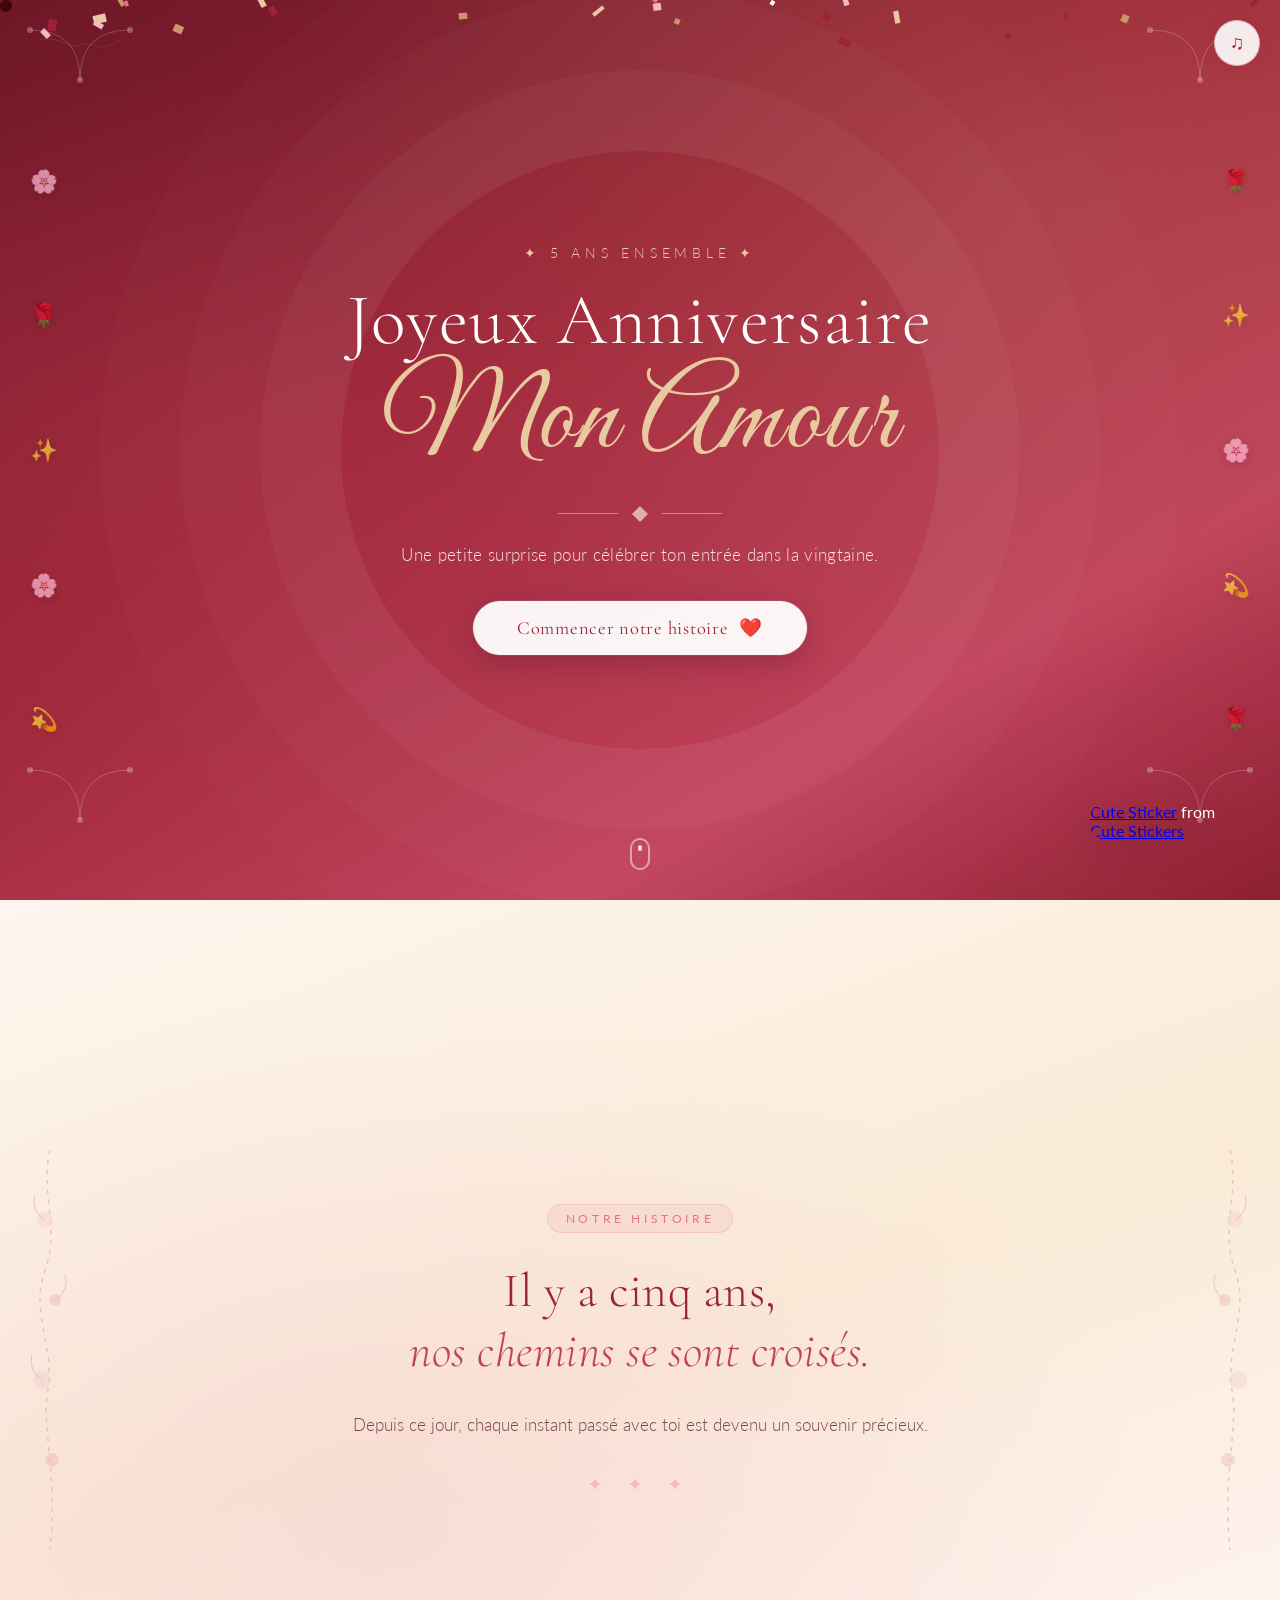
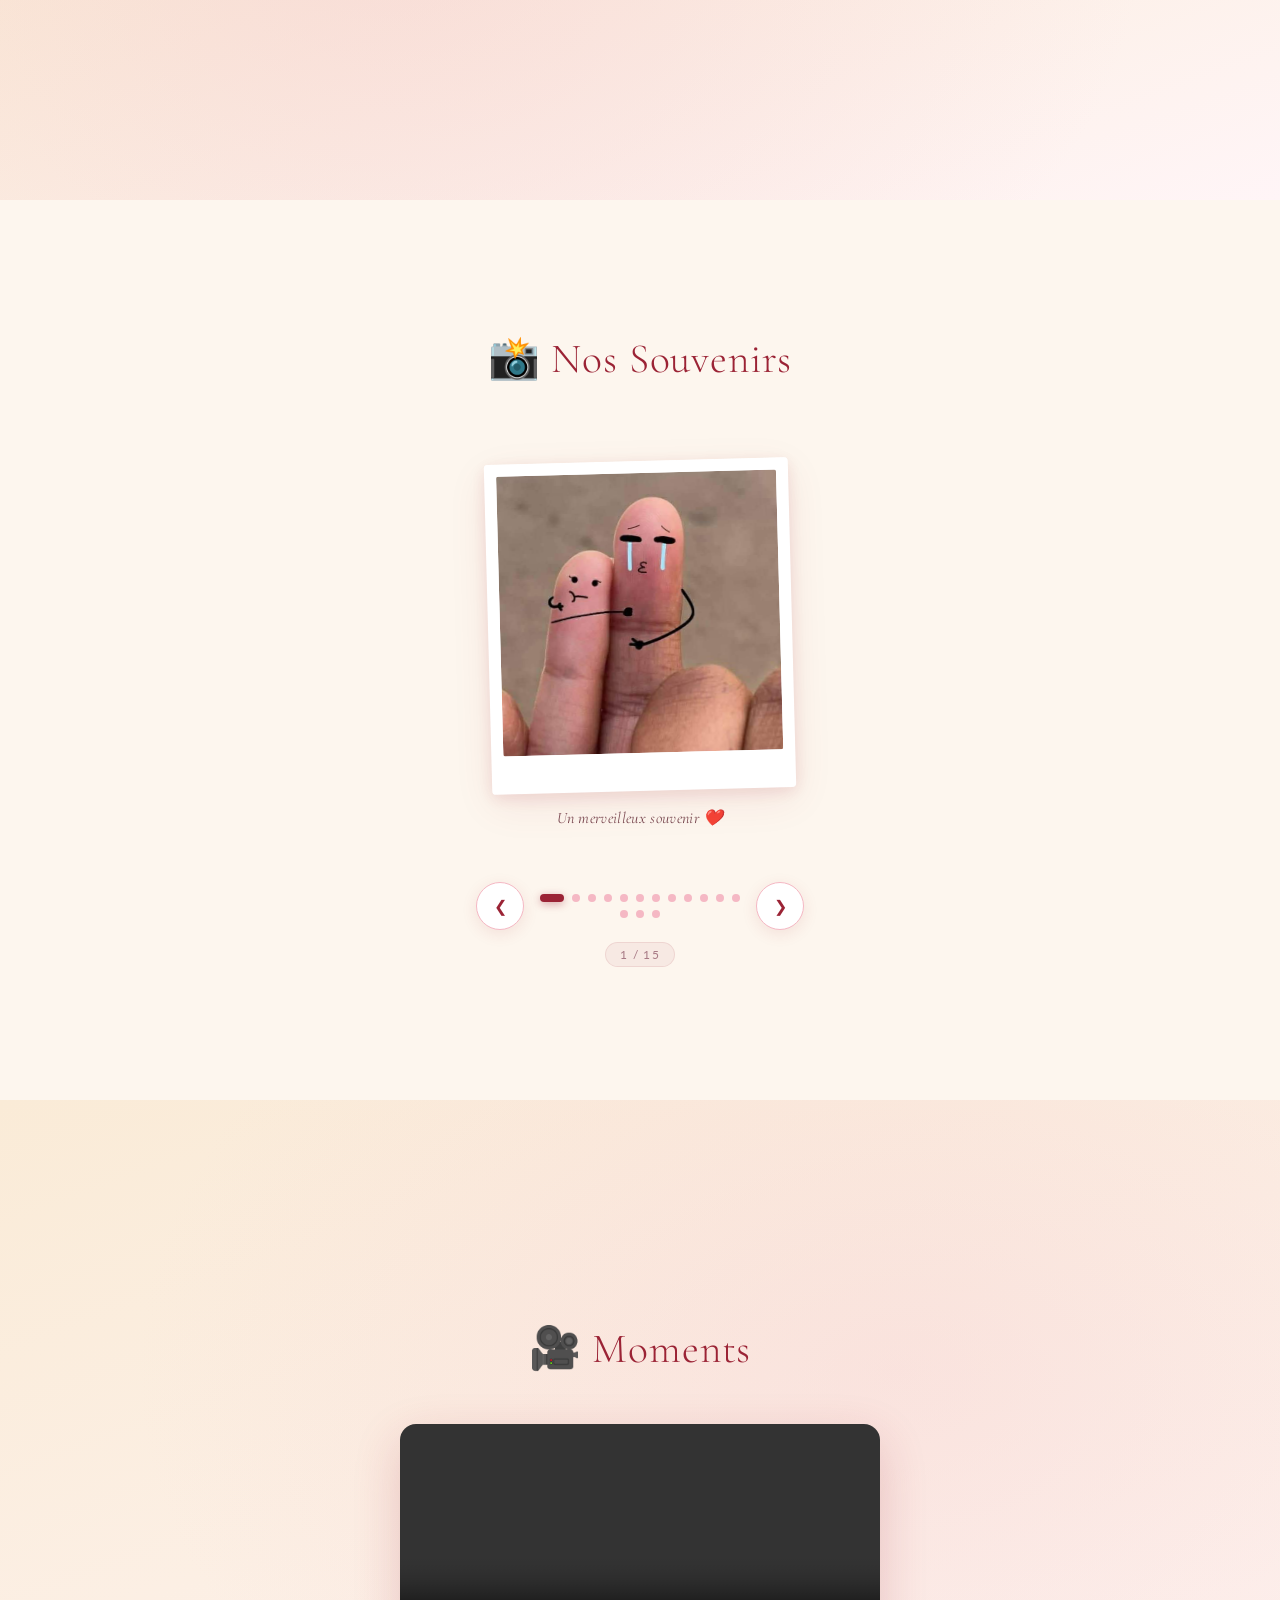
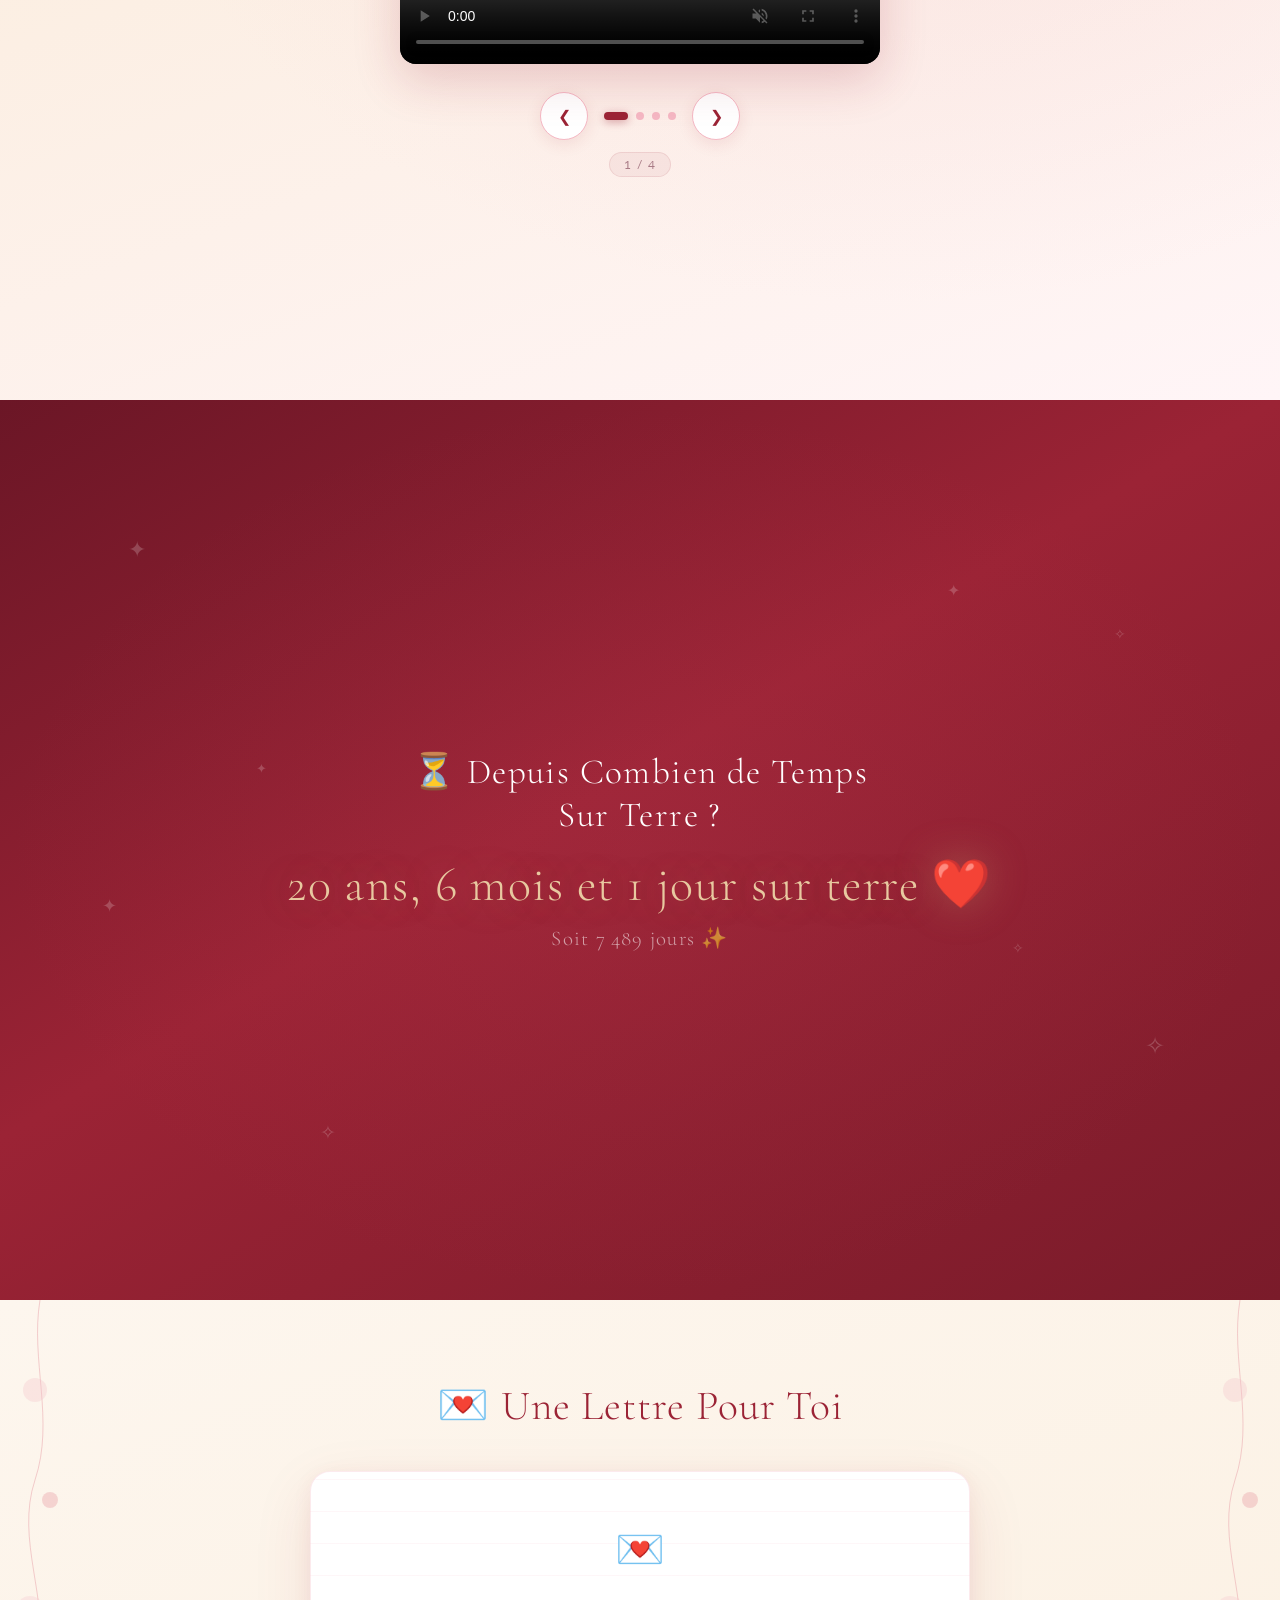
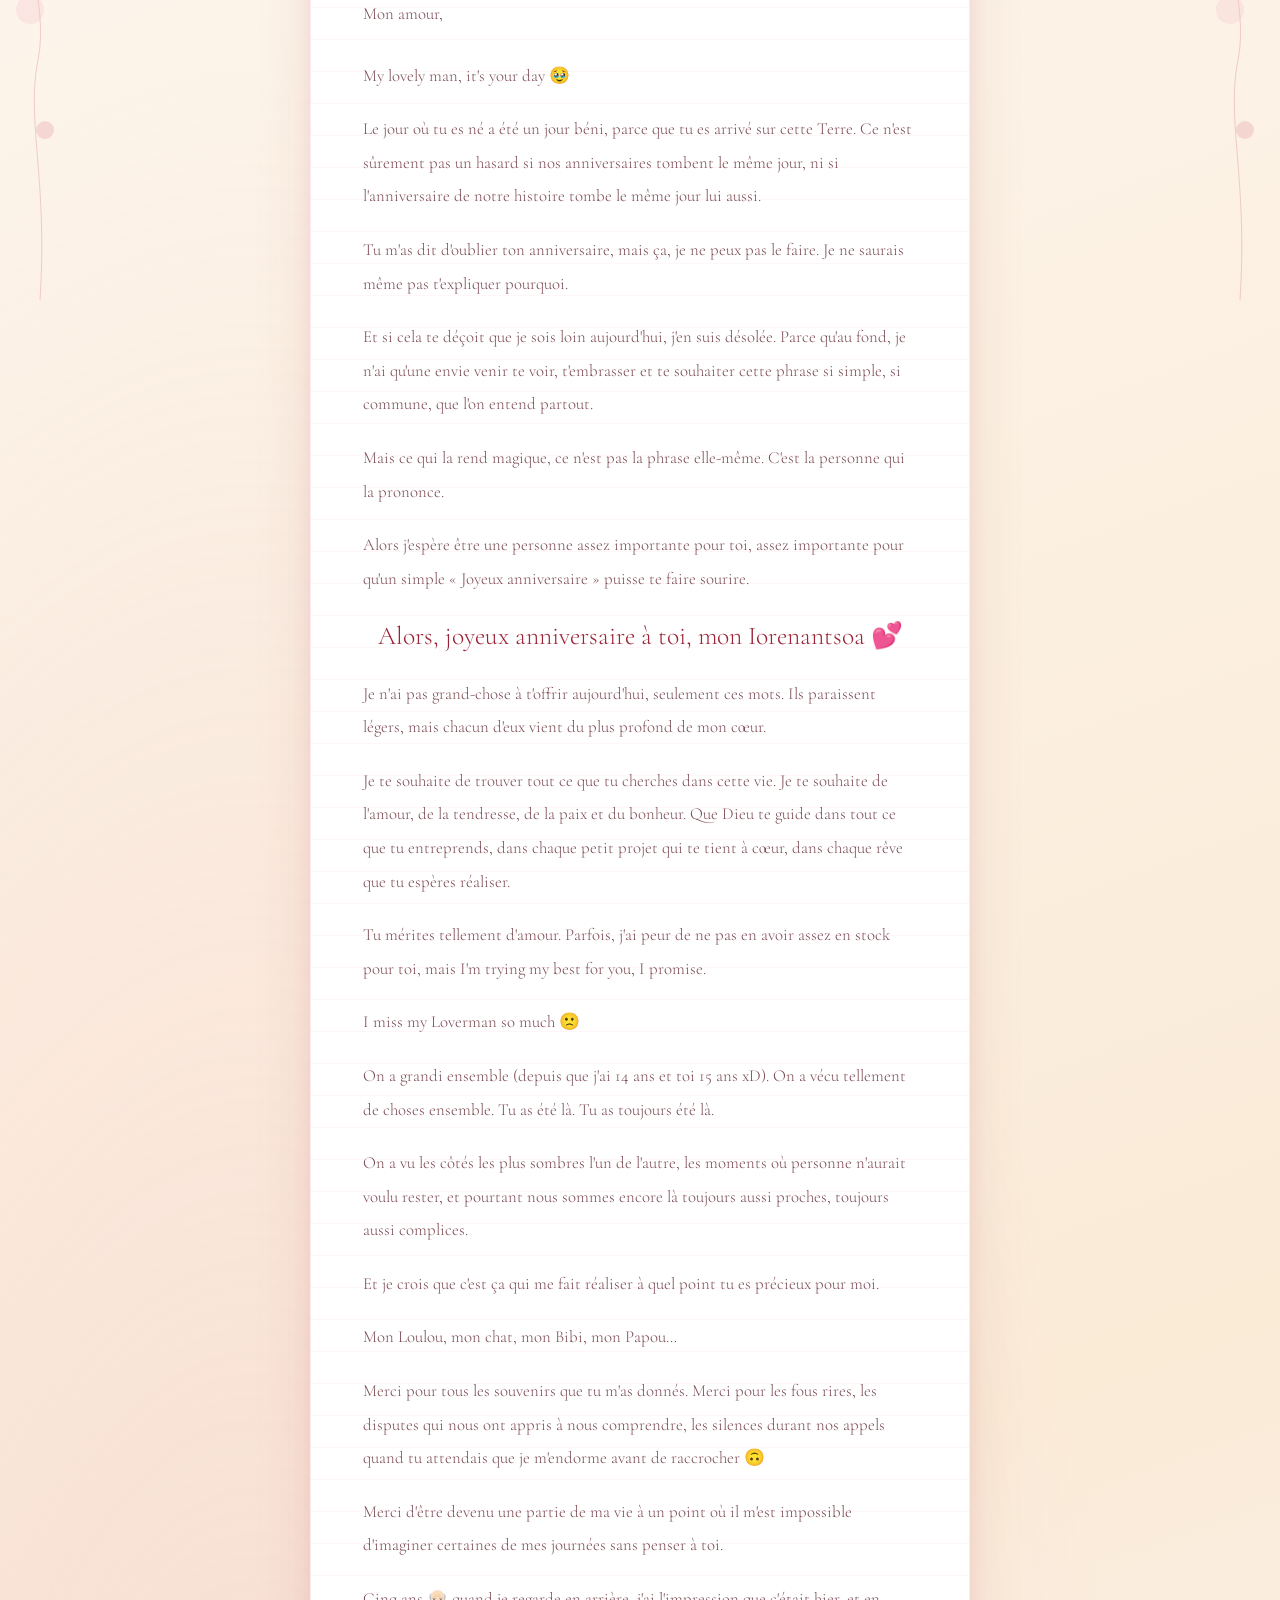
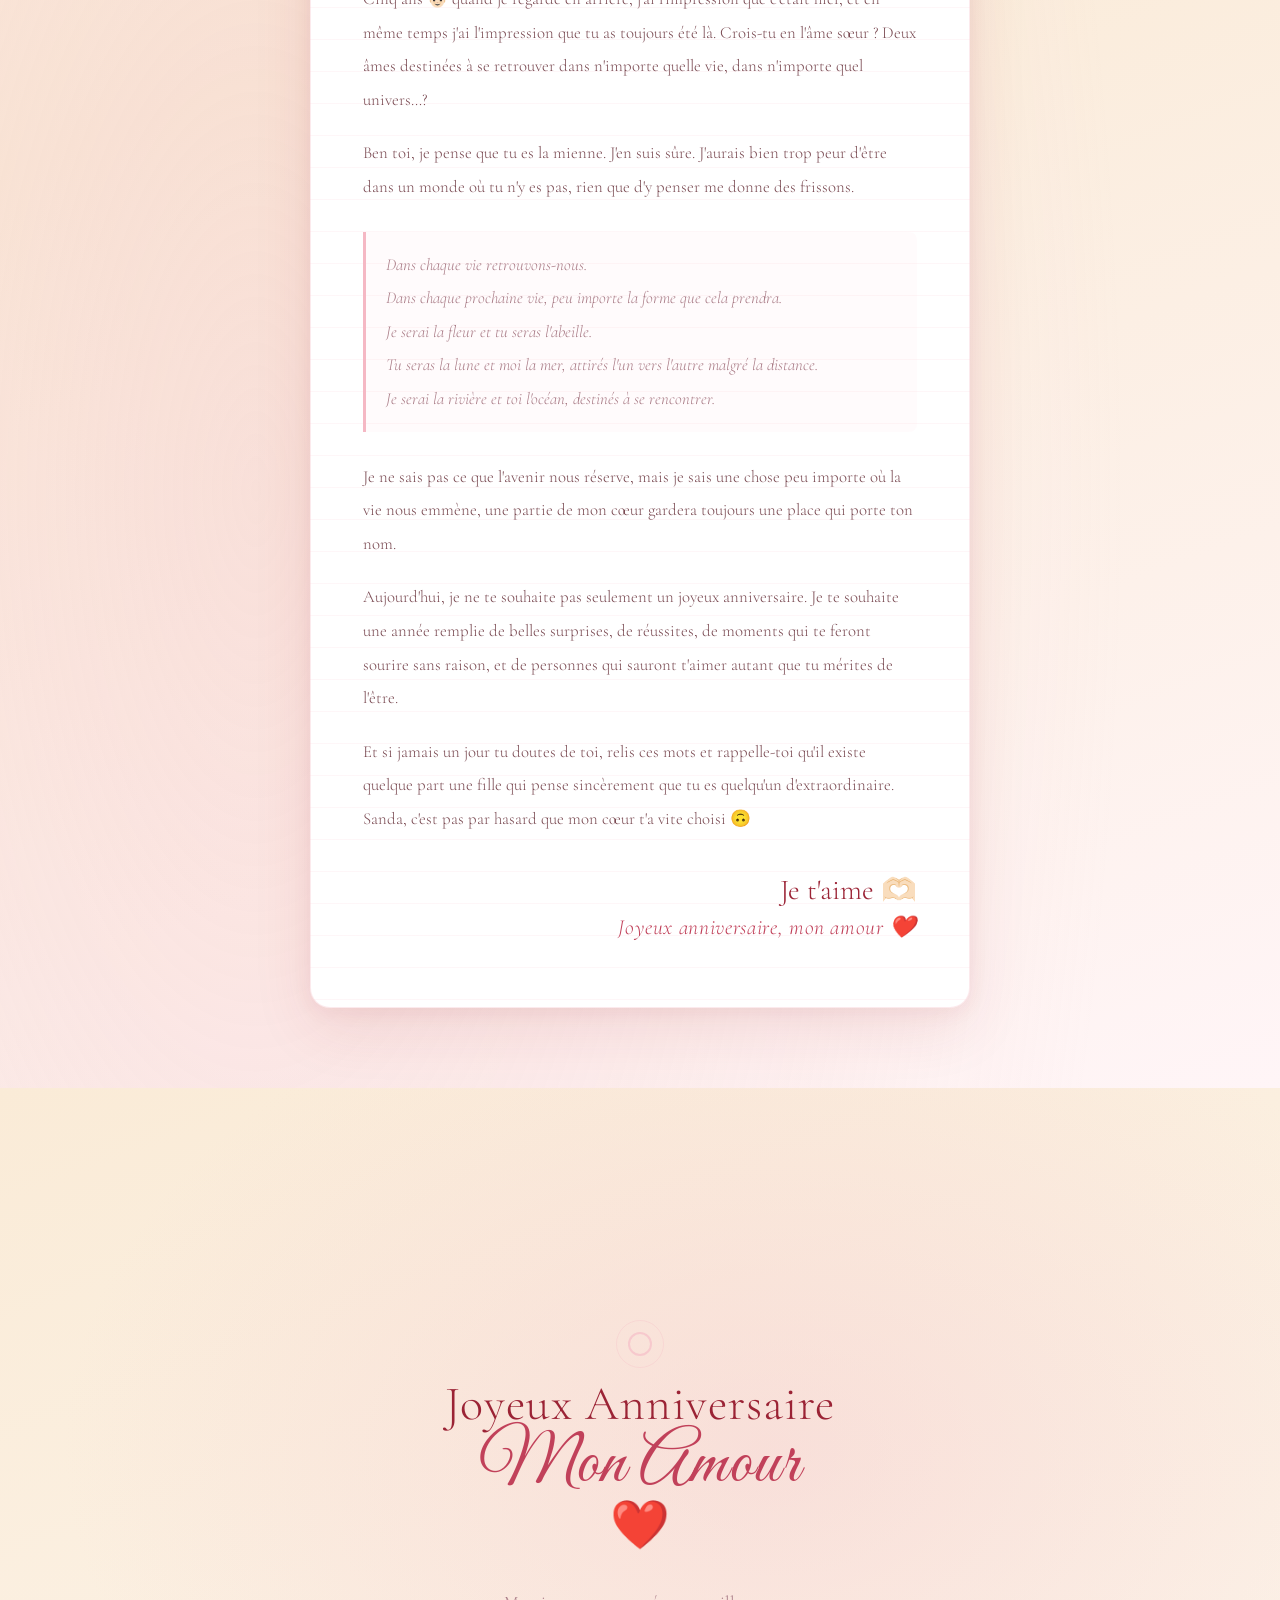
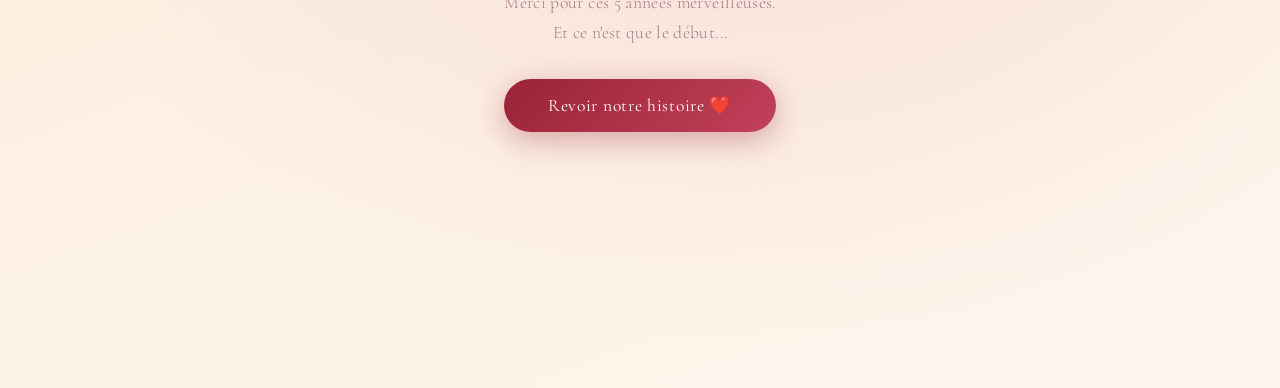
==== index.html @ 0095eaed "1" ====
<!DOCTYPE html>
<html lang="fr">
<head>
    <meta charset="UTF-8">
    <meta name="viewport" content="width=device-width, initial-scale=1.0">
    <title>❤️ Nos 5 Ans ❤️</title>
    <link rel="preconnect" href="https://fonts.googleapis.com">
    <link rel="preconnect" href="https://fonts.gstatic.com" crossorigin>
    <link href="https://fonts.googleapis.com/css2?family=Cormorant+Garamond:ital,wght@0,300;0,400;0,600;1,300;1,400&family=Lato:wght@300;400&family=Great+Vibes&display=swap" rel="stylesheet">
    <link rel="stylesheet" href="style.css">
</head>
<body>

    <!-- Canvas de particules flottantes globales -->
    <canvas id="particles-canvas"></canvas>

    <!-- Curseur personnalisé -->
    <div id="custom-cursor"></div>
    <div id="custom-cursor-trail"></div>

    <!-- Musique -->
    <audio id="music" loop>
        <source src="assets/music.mp3" type="audio/mpeg">
    </audio>

    <!-- Bouton musique flottant -->
    <button id="musicToggle" aria-label="Musique">
        <span id="musicIcon">♫</span>
    </button>

    <!-- Barre de progression de scroll -->
    <div id="scroll-progress"></div>

    <!-- SECTION 1 : ACCUEIL -->
    <section id="hero">
        <!-- Décorations de coins -->
        <div class="corner-deco top-left">
            <svg viewBox="0 0 120 120" fill="none" xmlns="http://www.w3.org/2000/svg">
                <path d="M10 10 Q60 10 60 60 Q60 10 110 10" stroke="rgba(255,255,255,0.3)" stroke-width="1" fill="none"/>
                <circle cx="10" cy="10" r="3" fill="rgba(255,255,255,0.4)"/>
                <circle cx="110" cy="10" r="3" fill="rgba(255,255,255,0.4)"/>
                <circle cx="60" cy="60" r="3" fill="rgba(255,255,255,0.4)"/>
                <path d="M20 20 C40 15 50 30 60 25 C70 20 80 35 100 20" stroke="rgba(255,255,255,0.15)" stroke-width="0.8" fill="none"/>
            </svg>
        </div>
        <div class="corner-deco top-right">
            <svg viewBox="0 0 120 120" fill="none" xmlns="http://www.w3.org/2000/svg">
                <path d="M110 10 Q60 10 60 60 Q60 10 10 10" stroke="rgba(255,255,255,0.3)" stroke-width="1" fill="none"/>
                <circle cx="110" cy="10" r="3" fill="rgba(255,255,255,0.4)"/>
                <circle cx="10" cy="10" r="3" fill="rgba(255,255,255,0.4)"/>
                <circle cx="60" cy="60" r="3" fill="rgba(255,255,255,0.4)"/>
            </svg>
        </div>
        <div class="corner-deco bottom-left">
            <svg viewBox="0 0 120 120" fill="none" xmlns="http://www.w3.org/2000/svg">
                <path d="M10 110 Q60 110 60 60 Q60 110 110 110" stroke="rgba(255,255,255,0.3)" stroke-width="1" fill="none"/>
                <circle cx="10" cy="110" r="3" fill="rgba(255,255,255,0.4)"/>
                <circle cx="110" cy="110" r="3" fill="rgba(255,255,255,0.4)"/>
                <circle cx="60" cy="60" r="3" fill="rgba(255,255,255,0.4)"/>
            </svg>
        </div>
        <div class="corner-deco bottom-right">
            <svg viewBox="0 0 120 120" fill="none" xmlns="http://www.w3.org/2000/svg">
                <path d="M110 110 Q60 110 60 60 Q60 110 10 110" stroke="rgba(255,255,255,0.3)" stroke-width="1" fill="none"/>
                <circle cx="110" cy="110" r="3" fill="rgba(255,255,255,0.4)"/>
                <circle cx="10" cy="110" r="3" fill="rgba(255,255,255,0.4)"/>
                <circle cx="60" cy="60" r="3" fill="rgba(255,255,255,0.4)"/>
            </svg>
        </div>

        <!-- Pétales décoratifs côtés -->
        <div class="side-petals left-petals">
            <span class="petal p1">🌸</span>
            <span class="petal p2">🌹</span>
            <span class="petal p3">✨</span>
            <span class="petal p4">🌸</span>
            <span class="petal p5">💫</span>
        </div>
        <div class="side-petals right-petals">
            <span class="petal p1">🌹</span>
            <span class="petal p2">✨</span>
            <span class="petal p3">🌸</span>
            <span class="petal p4">💫</span>
            <span class="petal p5">🌹</span>
        </div>

        <div class="hero-gif">
            <div class="tenor-gif-embed" data-postid="6852860564777371082" data-share-method="host" data-aspect-ratio="1.00847" data-width="100%">
                <a href="https://tenor.com/view/cute-gif-6852860564777371082">Cute Sticker</a>
                from <a href="https://tenor.com/search/cute-stickers">Cute Stickers</a>
            </div>
        </div>

        <div class="overlay">
            <div class="hero-eyebrow">✦ 5 Ans Ensemble ✦</div>
            <h1>Joyeux Anniversaire<br><em>Mon Amour</em></h1>
            <div class="hero-divider">
                <span></span>
                <svg width="20" height="20" viewBox="0 0 20 20">
                    <path d="M10 2C10 2 14 6 18 10C14 14 10 18 10 18C10 18 6 14 2 10C6 6 10 2 10 2Z" fill="rgba(255,255,255,0.6)"/>
                </svg>
                <span></span>
            </div>
            <p>Une petite surprise pour célébrer ton entrée dans la vingtaine.</p>
            <button id="startBtn">
                Commencer notre histoire <span class="btn-heart">❤️</span>
            </button>
        </div>

        <!-- Scroll indicator -->
        <div class="scroll-hint">
            <div class="scroll-dot"></div>
        </div>
    </section>

    <!-- SECTION 2 : INTRODUCTION -->
    <section id="intro" class="reveal-section">
        <div class="section-deco left-vine">
            <svg viewBox="0 0 60 400" fill="none" xmlns="http://www.w3.org/2000/svg">
                <path d="M30 0 C20 40 40 80 25 120 C10 160 35 200 28 240 C21 280 38 320 30 400" stroke="#e8a0a8" stroke-width="1.5" fill="none" stroke-dasharray="4 6"/>
                <circle cx="25" cy="70" r="8" fill="#f4c5cc" opacity="0.6"/>
                <circle cx="35" cy="150" r="6" fill="#e8a0a8" opacity="0.5"/>
                <circle cx="22" cy="230" r="9" fill="#f4c5cc" opacity="0.6"/>
                <circle cx="32" cy="310" r="7" fill="#e8a0a8" opacity="0.5"/>
                <path d="M25 70 Q10 60 15 45" stroke="#e8a0a8" stroke-width="1" fill="none"/>
                <path d="M35 150 Q50 140 45 125" stroke="#e8a0a8" stroke-width="1" fill="none"/>
                <path d="M22 230 Q8 220 12 205" stroke="#e8a0a8" stroke-width="1" fill="none"/>
            </svg>
        </div>
        <div class="section-deco right-vine">
            <svg viewBox="0 0 60 400" fill="none" xmlns="http://www.w3.org/2000/svg">
                <path d="M30 0 C40 40 20 80 35 120 C50 160 25 200 32 240 C39 280 22 320 30 400" stroke="#e8a0a8" stroke-width="1.5" fill="none" stroke-dasharray="4 6"/>
                <circle cx="35" cy="70" r="8" fill="#f4c5cc" opacity="0.6"/>
                <circle cx="25" cy="150" r="6" fill="#e8a0a8" opacity="0.5"/>
                <circle cx="38" cy="230" r="9" fill="#f4c5cc" opacity="0.6"/>
                <circle cx="28" cy="310" r="7" fill="#e8a0a8" opacity="0.5"/>
                <path d="M35 70 Q50 60 45 45" stroke="#e8a0a8" stroke-width="1" fill="none"/>
                <path d="M25 150 Q10 140 15 125" stroke="#e8a0a8" stroke-width="1" fill="none"/>
            </svg>
        </div>

        <div class="intro-content">
            <div class="intro-tag">Notre Histoire</div>
            <h2>Il y a cinq ans,<br><em>nos chemins se sont croisés.</em></h2>
            <p>Depuis ce jour, chaque instant passé avec toi est devenu un souvenir précieux.</p>
            <div class="intro-ornament">✦ ✦ ✦</div>
        </div>
    </section>

    <!-- SECTION 3 : GALERIE PHOTOS -->
    <section id="gallery" class="reveal-section">
        <h2>📸 Nos Souvenirs</h2>

        <div class="carousel-container">
            <div class="slideshow">

                <div class="slide active">
                    <div class="slide-frame">
                        <img src="assets/photos/2.jpeg" alt="">
                    </div>
                    <p>Un merveilleux souvenir ❤️</p>
                </div>

                <div class="slide">
                    <div class="slide-frame">
                        <img src="assets/photos/3.jpeg" alt="">
                    </div>
                    <p>Un moment inoubliable ❤️</p>
                </div>

                <div class="slide">
                    <div class="slide-frame">
                        <img src="assets/photos/4.jpeg" alt="">
                    </div>
                    <p>Encore un souvenir précieux ❤️</p>
                </div>

                <div class="slide">
                    <div class="slide-frame">
                        <img src="assets/photos/5.jpeg" alt="">
                    </div>
                    <p>Une belle journée ensemble ❤️</p>
                </div>

                <div class="slide">
                    <div class="slide-frame">
                        <img src="assets/photos/6.jpeg" alt="">
                    </div>
                    <p>toi & moi ❤️</p>
                </div>

                <div class="slide">
                    <div class="slide-frame">
                        <img src="assets/photos/7.jpeg" alt="">
                    </div>
                    <p>Regarde nous (>w<) ❤️</p>
                </div>

                <div class="slide">
                    <div class="slide-frame">
                        <img src="assets/photos/9.jpeg" alt="">
                    </div>
                    <p>nos anniversaires ensembles ❤️</p>
                </div>

                <div class="slide">
                    <div class="slide-frame">
                        <img src="assets/photos/10.jpeg" alt="">
                    </div>
                    <p>Moments de joie ❤️</p>
                </div>

                <div class="slide">
                    <div class="slide-frame">
                        <img src="assets/photos/11.jpeg" alt="">
                    </div>
                    <p>mon beau loulou ❤️</p>
                </div>

                <div class="slide">
                    <div class="slide-frame">
                        <img src="assets/photos/12.jpeg" alt="">
                    </div>
                    <p>Sourires et amour ❤️</p>
                </div>

                <div class="slide">
                    <div class="slide-frame">
                        <img src="assets/photos/13.jpeg" alt="">
                    </div>
                    <p>Chaque moment compte ❤️</p>
                </div>

                <div class="slide">
                    <div class="slide-frame">
                        <img src="assets/photos/14.jpeg" alt="">
                    </div>
                    <p>Ensemble pour toujours ❤️</p>
                </div>

                <div class="slide">
                    <div class="slide-frame">
                        <img src="assets/photos/15.jpeg" alt="">
                    </div>
                    <p>Toi & Bernard ❤️</p>
                </div>

                <div class="slide">
                    <div class="slide-frame">
                        <img src="assets/photos/16.jpeg" alt="">
                    </div>
                    <p>My loveeee ❤️</p>
                </div>

                <div class="slide">
                    <div class="slide-frame">
                        <img src="assets/photos/17.jpeg" alt="">
                    </div>
                    <p>mon amour ❤️</p>
                </div>

            </div>
            <div class="carousel-controls">
                <button class="carousel-btn prev-btn" onclick="prevPhoto()" aria-label="Photo précédente">❮</button>
                <div class="dots-container" id="photosDots"></div>
                <button class="carousel-btn next-btn" onclick="nextSlide()" aria-label="Photo suivante">❯</button>
            </div>
            <!-- Counter badge -->
            <div class="slide-counter" id="photoCounter">1 / 15</div>
        </div>
    </section>

    <!-- SECTION 4 : VIDEOS -->
    <section id="videos" class="reveal-section">
        <h2>🎥 Moments</h2>

        <div class="carousel-container-videos">
            <div class="videos-slideshow">
                <video class="video-slide active" controls autoplay muted playsinline>
                    <source src="assets/videos/1.mp4" type="video/mp4">
                </video>
                <video class="video-slide" controls autoplay muted playsinline>
                    <source src="assets/videos/2.mp4" type="video/mp4">
                </video>
                <video class="video-slide" controls autoplay muted playsinline>
                    <source src="assets/videos/3.mp4" type="video/mp4">
                </video>
                <video class="video-slide" controls autoplay muted playsinline>
                    <source src="assets/videos/4.mp4" type="video/mp4">
                </video>
            </div>
            <div class="carousel-controls">
                <button class="carousel-btn prev-btn" onclick="prevVideo()" aria-label="Vidéo précédente">❮</button>
                <div class="dots-container" id="videosDots"></div>
                <button class="carousel-btn next-btn" onclick="nextVideo()" aria-label="Vidéo suivante">❯</button>
            </div>
            <div class="slide-counter" id="videoCounter">1 / 4</div>
        </div>
    </section>

    <!-- SECTION 5 : CE QUE J'AIME CHEZ TOI (bulles desktop uniquement) -->
    <section id="love-list" aria-hidden="true">
        <h2>Ce Que J'Aime Chez Toi</h2>
        <ul>
            <li><span class="bubble-icon">🌸</span><span class="bubble-text">Ton sourire</span></li>
            <li><span class="bubble-icon">🤍</span><span class="bubble-text">Ta gentillesse</span></li>
            <li><span class="bubble-icon">😄</span><span class="bubble-text">Ton humour</span></li>
            <li><span class="bubble-icon">💪</span><span class="bubble-text">Ton soutien quotidien</span></li>
            <li><span class="bubble-icon">✨</span><span class="bubble-text">Les moments que nous partageons</span></li>
        </ul>
    </section>

    <!-- SECTION 6 : COMPTEUR -->
    <section id="counter" class="reveal-section">
        <div class="counter-stars">
            <span class="cstar s1">✦</span>
            <span class="cstar s2">✧</span>
            <span class="cstar s3">✦</span>
            <span class="cstar s4">✧</span>
            <span class="cstar s5">✦</span>
            <span class="cstar s6">✧</span>
            <span class="cstar s7">✦</span>
            <span class="cstar s8">✧</span>
        </div>
        <h2>⏳ Depuis Combien de Temps Sur Terre ?</h2>
        <div id="loveCounter">Né le 5 juin 2006 ❤️</div>
        <div class="counter-sub" id="counterSub"></div>
    </section>

    <!-- SECTION 7 : LETTRE -->
    <section id="letter" class="reveal-section">
        <div class="letter-bg-deco left">
            <svg viewBox="0 0 80 600" fill="none" xmlns="http://www.w3.org/2000/svg">
                <path d="M40 0 C30 60 55 120 35 180 C15 240 50 300 38 360 C26 420 48 480 40 600" stroke="#e8a0a8" stroke-width="1" fill="none" opacity="0.5"/>
                <circle cx="35" cy="90" r="12" fill="#f4c5cc" opacity="0.35"/>
                <circle cx="50" cy="200" r="8" fill="#e8a0a8" opacity="0.4"/>
                <circle cx="30" cy="310" r="14" fill="#f4c5cc" opacity="0.3"/>
                <circle cx="45" cy="430" r="9" fill="#e8a0a8" opacity="0.35"/>
            </svg>
        </div>
        <div class="letter-bg-deco right">
            <svg viewBox="0 0 80 600" fill="none" xmlns="http://www.w3.org/2000/svg">
                <path d="M40 0 C50 60 25 120 45 180 C65 240 30 300 42 360 C54 420 32 480 40 600" stroke="#e8a0a8" stroke-width="1" fill="none" opacity="0.5"/>
                <circle cx="45" cy="90" r="12" fill="#f4c5cc" opacity="0.35"/>
                <circle cx="30" cy="200" r="8" fill="#e8a0a8" opacity="0.4"/>
                <circle cx="50" cy="310" r="14" fill="#f4c5cc" opacity="0.3"/>
                <circle cx="35" cy="430" r="9" fill="#e8a0a8" opacity="0.35"/>
            </svg>
        </div>

        <h2>💌 Une Lettre Pour Toi</h2>

        <div class="letter-card">
            <div class="letter-seal">💌</div>
            <p class="letter-salutation">Mon amour,</p>
            <p>My lovely man, it's your day 🥹</p>
            <p>Le jour où tu es né a été un jour béni, parce que tu es arrivé sur cette Terre. Ce n'est sûrement pas un hasard si nos anniversaires tombent le même jour, ni si l'anniversaire de notre histoire tombe le même jour lui aussi.</p>
            <p>Tu m'as dit d'oublier ton anniversaire, mais ça, je ne peux pas le faire. Je ne saurais même pas t'expliquer pourquoi.</p>
            <p>Et si cela te déçoit que je sois loin aujourd'hui, j'en suis désolée. Parce qu'au fond, je n'ai qu'une envie  venir te voir, t'embrasser et te souhaiter cette phrase si simple, si commune, que l'on entend partout.</p>
            <p>Mais ce qui la rend magique, ce n'est pas la phrase elle-même. C'est la personne qui la prononce.</p>
            <p>Alors j'espère être une personne assez importante pour toi, assez importante pour qu'un simple « Joyeux anniversaire » puisse te faire sourire.</p>
            <p class="letter-highlight">Alors, joyeux anniversaire à toi, mon Iorenantsoa 💕</p>
            <p>Je n'ai pas grand-chose à t'offrir aujourd'hui, seulement ces mots. Ils paraissent légers, mais chacun d'eux vient du plus profond de mon cœur.</p>
            <p>Je te souhaite de trouver tout ce que tu cherches dans cette vie. Je te souhaite de l'amour, de la tendresse, de la paix et du bonheur. Que Dieu te guide dans tout ce que tu entreprends, dans chaque petit projet qui te tient à cœur, dans chaque rêve que tu espères réaliser.</p>
            <p>Tu mérites tellement d'amour. Parfois, j'ai peur de ne pas en avoir assez en stock pour toi, mais I'm trying my best for you, I promise.</p>
            <p>I miss my Loverman so much 🙁</p>
            <p>On a grandi ensemble (depuis que j'ai 14 ans et toi 15 ans xD). On a vécu tellement de choses ensemble. Tu as été là. Tu as toujours été là.</p>
            <p>On a vu les côtés les plus sombres l'un de l'autre, les moments où personne n'aurait voulu rester, et pourtant nous sommes encore là  toujours aussi proches, toujours aussi complices.</p>
            <p>Et je crois que c'est ça qui me fait réaliser à quel point tu es précieux pour moi.</p>
            <p>Mon Loulou, mon chat, mon Bibi, mon Papou…</p>
            <p>Merci pour tous les souvenirs que tu m'as donnés. Merci pour les fous rires, les disputes qui nous ont appris à nous comprendre, les silences durant nos appels quand tu attendais que je m'endorme avant de raccrocher 🙃</p>
            <p>Merci d'être devenu une partie de ma vie à un point où il m'est impossible d'imaginer certaines de mes journées sans penser à toi.</p>
            <p>Cinq ans 👴🏻  quand je regarde en arrière, j'ai l'impression que c'était hier, et en même temps j'ai l'impression que tu as toujours été là. Crois-tu en l'âme sœur ? Deux âmes destinées à se retrouver dans n'importe quelle vie, dans n'importe quel univers…?</p>
            <p>Ben toi, je pense que tu es la mienne. J'en suis sûre. J'aurais bien trop peur d'être dans un monde où tu n'y es pas, rien que d'y penser me donne des frissons.</p>
            <p class="letter-poem">
                Dans chaque vie retrouvons-nous.<br>
                Dans chaque prochaine vie, peu importe la forme que cela prendra.<br>
                Je serai la fleur et tu seras l'abeille.<br>
                Tu seras la lune et moi la mer, attirés l'un vers l'autre malgré la distance.<br>
                Je serai la rivière et toi l'océan, destinés à se rencontrer.
            </p>
            <p>Je ne sais pas ce que l'avenir nous réserve, mais je sais une chose  peu importe où la vie nous emmène, une partie de mon cœur gardera toujours une place qui porte ton nom.</p>
            <p>Aujourd'hui, je ne te souhaite pas seulement un joyeux anniversaire. Je te souhaite une année remplie de belles surprises, de réussites, de moments qui te feront sourire sans raison, et de personnes qui sauront t'aimer autant que tu mérites de l'être.</p>
            <p>Et si jamais un jour tu doutes de toi, relis ces mots et rappelle-toi qu'il existe quelque part une fille qui pense sincèrement que tu es quelqu'un d'extraordinaire. Sanda, c'est pas par hasard que mon cœur t'a vite choisi 🙃</p>
            <p class="letter-sign">
                Je t'aime 🫶🏻<br>
                <em>Joyeux anniversaire, mon amour ❤️</em>
            </p>
        </div>
    </section>

    <!-- SECTION 8 : FIN -->
    <section id="ending" class="reveal-section">
        <div class="ending-content">
            <div class="ending-img-wrap">
                <img src="assets/photos/finale.jpg" alt="">
                <div class="ending-img-deco"></div>
            </div>
            <h2>Joyeux Anniversaire<br><em>Mon Amour</em> ❤️</h2>
            <p>Merci pour ces 5 années merveilleuses.<br>Et ce n'est que le début...</p>
            <button onclick="window.scrollTo({top:0, behavior:'smooth'})">
                Revoir notre histoire ❤️
            </button>
        </div>
    </section>

    <!-- Confettis de fin -->
    <canvas id="confetti-canvas" style="display:none;"></canvas>

    <script type="text/javascript" async src="https://tenor.com/embed.js"></script>
    <script src="script.js"></script>
</body>
</html>
---- style.css ----
/* ===================================
   RESET & VARIABLES
=================================== */
*, *::before, *::after {
    margin: 0;
    padding: 0;
    box-sizing: border-box;
}

:root {
    --rose-deep:     #9b2335;
    --rose-mid:      #c1415a;
    --rose-soft:     #e8728a;
    --rose-blush:    #f5b8c4;
    --rose-petal:    #fce4e9;
    --rose-milk:     #fff5f7;
    --gold:          #c9956a;
    --gold-light:    #e8c9a0;
    --cream:         #fdf6ee;
    --cream-warm:    #faebd7;
    --text-dark:     #3d2229;
    --text-mid:      #7a4a52;
    --text-soft:     #a87a85;
    --white:         #ffffff;

    --font-display:  'Great Vibes', cursive;
    --font-serif:    'Cormorant Garamond', serif;
    --font-body:     'Lato', sans-serif;

    --shadow-rose:   0 8px 32px rgba(155, 35, 53, 0.15);
    --shadow-warm:   0 16px 48px rgba(155, 35, 53, 0.2);
    --radius-card:   20px;
    --transition:    0.4s cubic-bezier(0.25, 0.46, 0.45, 0.94);
}

html { scroll-behavior: smooth; }

body {
    font-family: var(--font-body);
    color: var(--text-dark);
    background-color: var(--cream);
    overflow-x: hidden;
    cursor: none; /* Caché par le curseur custom sur desktop */
}
@media (max-width: 768px) {
    body { cursor: auto; }
}

/* Canvas particules */
#particles-canvas {
    position: fixed;
    inset: 0;
    pointer-events: none;
    z-index: 0;
    opacity: 0.35;
}

section {
    min-height: 100vh;
    display: flex;
    align-items: center;
    justify-content: center;
    padding: 80px 40px;
    position: relative;
    overflow: hidden;
}

/* ===================================
   BARRE DE PROGRESSION SCROLL
=================================== */
#scroll-progress {
    position: fixed;
    top: 0;
    left: 0;
    height: 3px;
    width: 0%;
    background: linear-gradient(90deg, var(--rose-deep), var(--gold));
    z-index: 9999;
    transition: width 0.1s linear;
    box-shadow: 0 0 8px rgba(155, 35, 53, 0.5);
}

/* ===================================
   CURSEUR PERSONNALISÉ (desktop)
=================================== */
#custom-cursor,
#custom-cursor-trail {
    display: none;
}
@media (hover: hover) and (pointer: fine) {
    #custom-cursor {
        display: block;
        position: fixed;
        top: 0; left: 0;
        width: 12px; height: 12px;
        background: var(--rose-deep);
        border-radius: 50%;
        pointer-events: none;
        z-index: 99999;
        will-change: transform;
        mix-blend-mode: multiply;
    }
    #custom-cursor-trail {
        display: block;
        position: fixed;
        top: 0; left: 0;
        width: 32px; height: 32px;
        border: 1.5px solid rgba(155, 35, 53, 0.4);
        border-radius: 50%;
        pointer-events: none;
        z-index: 99998;
        will-change: transform;
        transition: width 0.2s, height 0.2s, border-color 0.2s;
    }
    #custom-cursor.hovered {
        width: 8px; height: 8px;
        background: var(--rose-mid);
    }
    #custom-cursor-trail.hovered {
        width: 44px; height: 44px;
        border-color: rgba(193, 65, 90, 0.5);
    }
}

/* ===================================
   BOUTON MUSIQUE FLOTTANT
=================================== */
#musicToggle {
    position: fixed;
    top: 20px;
    right: 20px;
    z-index: 1000;
    width: 46px; height: 46px;
    border-radius: 50%;
    background: rgba(255,255,255,0.9);
    border: 1.5px solid rgba(155, 35, 53, 0.25);
    color: var(--rose-deep);
    font-size: 1.2rem;
    cursor: pointer;
    box-shadow: 0 4px 16px rgba(155, 35, 53, 0.15);
    display: flex; align-items: center; justify-content: center;
    transition: var(--transition);
    backdrop-filter: blur(8px);
}
#musicToggle:hover {
    background: var(--rose-deep);
    color: var(--white);
    transform: scale(1.1);
}
#musicToggle.playing {
    animation: musicPulse 2s ease-in-out infinite;
    background: linear-gradient(135deg, var(--rose-deep), var(--rose-mid));
    color: var(--white);
    border-color: transparent;
}
@keyframes musicPulse {
    0%, 100% { box-shadow: 0 4px 16px rgba(155, 35, 53, 0.3); }
    50%       { box-shadow: 0 4px 24px rgba(155, 35, 53, 0.6); }
}

/* ===================================
   SCROLL INDICATOR (hero)
=================================== */
.scroll-hint {
    position: absolute;
    bottom: 30px;
    left: 50%;
    transform: translateX(-50%);
    z-index: 10;
    transition: opacity 0.4s;
}
.scroll-dot {
    width: 20px; height: 32px;
    border: 2px solid rgba(255,255,255,0.5);
    border-radius: 12px;
    position: relative;
}
.scroll-dot::after {
    content: '';
    position: absolute;
    top: 5px; left: 50%;
    transform: translateX(-50%);
    width: 4px; height: 6px;
    background: rgba(255,255,255,0.8);
    border-radius: 2px;
    animation: scrollBounce 1.8s ease-in-out infinite;
}
@keyframes scrollBounce {
    0%, 100% { top: 5px; opacity: 1; }
    80%       { top: 14px; opacity: 0.3; }
}

/* ===================================
   REVEAL SECTIONS (scroll animations)
=================================== */
.reveal-section {
    opacity: 0;
    transform: translateY(40px);
    transition: opacity 0.8s cubic-bezier(0.22, 1, 0.36, 1),
                transform 0.8s cubic-bezier(0.22, 1, 0.36, 1);
}
.reveal-section.revealed {
    opacity: 1;
    transform: translateY(0);
}

/* ===================================
   SECTION 1 : HERO
=================================== */
#hero {
    background:
        radial-gradient(ellipse at 20% 50%, rgba(193, 65, 90, 0.25) 0%, transparent 60%),
        radial-gradient(ellipse at 80% 20%, rgba(201, 149, 106, 0.2) 0%, transparent 50%),
        linear-gradient(150deg, #6b1626 0%, #9b2335 40%, #c1415a 75%, #8c1e30 100%);
    color: var(--white);
}

#hero::before {
    content: '';
    position: absolute;
    inset: 0;
    background-image: url("data:image/svg+xml,%3Csvg viewBox='0 0 256 256' xmlns='http://www.w3.org/2000/svg'%3E%3Cfilter id='noise'%3E%3CfeTurbulence type='fractalNoise' baseFrequency='0.9' numOctaves='4' stitchTiles='stitch'/%3E%3C/filter%3E%3Crect width='100%25' height='100%25' filter='url(%23noise)' opacity='0.04'/%3E%3C/svg%3E");
    opacity: 0.4;
    pointer-events: none;
    z-index: 1;
}

#hero::after {
    content: '';
    position: absolute;
    width: 600px; height: 600px;
    border-radius: 50%;
    border: 1px solid rgba(255,255,255,0.08);
    top: 50%; left: 50%;
    transform: translate(-50%, -50%);
    box-shadow:
        0 0 0 80px  rgba(255,255,255,0.03),
        0 0 0 160px rgba(255,255,255,0.02),
        0 0 0 240px rgba(255,255,255,0.01);
    pointer-events: none;
    z-index: 1;
}

.corner-deco {
    position: absolute;
    width: 120px; height: 120px;
    z-index: 3;
    opacity: 0.7;
}
.corner-deco.top-left    { top: 20px;    left: 20px; }
.corner-deco.top-right   { top: 20px;    right: 20px;   transform: scaleX(-1); }
.corner-deco.bottom-left { bottom: 20px; left: 20px;    transform: scaleY(-1); }
.corner-deco.bottom-right{ bottom: 20px; right: 20px;   transform: scale(-1,-1); }

.side-petals {
    position: absolute;
    top: 0; height: 100%;
    display: flex;
    flex-direction: column;
    justify-content: space-evenly;
    z-index: 3;
    padding: 60px 0;
}
.left-petals  { left: 30px; }
.right-petals { right: 30px; }

.petal {
    font-size: 1.4rem;
    display: block;
    opacity: 0.7;
    filter: drop-shadow(0 2px 4px rgba(0,0,0,0.2));
}
.left-petals  .petal { animation: petalSwayLeft  4s ease-in-out infinite; }
.right-petals .petal { animation: petalSwayRight 4s ease-in-out infinite; }
.petal.p1 { animation-delay: 0s; }
.petal.p2 { animation-delay: 0.6s; }
.petal.p3 { animation-delay: 1.2s; }
.petal.p4 { animation-delay: 1.8s; }
.petal.p5 { animation-delay: 2.4s; }

@keyframes petalSwayLeft  { 0%,100%{transform:translateX(0) rotate(-5deg);opacity:.6} 50%{transform:translateX(8px) rotate(5deg);opacity:.9} }
@keyframes petalSwayRight { 0%,100%{transform:translateX(0) rotate(5deg);opacity:.6}  50%{transform:translateX(-8px) rotate(-5deg);opacity:.9} }

.hero-gif {
    position: absolute;
    right: 50px; bottom: 60px;
    width: 140px;
    z-index: 4;
    animation: heroFloat 5s ease-in-out infinite;
    filter: drop-shadow(0 8px 16px rgba(0,0,0,0.3));
}
.hero-gif .tenor-gif-embed {
    width: 100%;
    border-radius: 16px;
    overflow: hidden;
}
@keyframes heroFloat {
    0%,100% { transform: translateY(0) rotate(-2deg); }
    50%     { transform: translateY(-16px) rotate(2deg); }
}

#hero .overlay {
    text-align: center;
    z-index: 4;
    position: relative;
}

.hero-eyebrow {
    font-family: var(--font-body);
    font-size: 0.85rem;
    font-weight: 300;
    letter-spacing: 0.35em;
    text-transform: uppercase;
    color: var(--gold-light);
    margin-bottom: 20px;
    animation: fadeInDown 1s ease both;
}

#hero h1 {
    font-family: var(--font-serif);
    font-size: clamp(2.4rem, 6vw, 4.5rem);
    font-weight: 300;
    line-height: 1.1;
    margin-bottom: 24px;
    animation: fadeInDown 1s ease 0.15s both;
    letter-spacing: 0.02em;
}
#hero h1 em {
    font-family: var(--font-display);
    font-size: 1.6em;
    font-style: normal;
    display: block;
    color: var(--gold-light);
    line-height: 1;
    margin-top: 4px;
}

.hero-divider {
    display: flex;
    align-items: center;
    justify-content: center;
    gap: 12px;
    margin-bottom: 20px;
    animation: fadeIn 1s ease 0.3s both;
}
.hero-divider span {
    display: block;
    width: 60px; height: 1px;
    background: rgba(255,255,255,0.4);
}

#hero p {
    font-size: 1.05rem;
    font-weight: 300;
    margin-bottom: 36px;
    color: rgba(255,255,255,0.85);
    animation: fadeInUp 1s ease 0.4s both;
    letter-spacing: 0.02em;
}

#startBtn {
    padding: 16px 44px;
    font-family: var(--font-serif);
    font-size: 1.15rem;
    font-weight: 400;
    letter-spacing: 0.04em;
    background: rgba(255,255,255,0.95);
    color: var(--rose-deep);
    border: none;
    border-radius: 60px;
    cursor: pointer;
    transition: var(--transition);
    animation: fadeInUp 1s ease 0.55s both;
    box-shadow: 0 8px 30px rgba(0,0,0,0.2), 0 0 0 1px rgba(255,255,255,0.1);
    position: relative;
    overflow: hidden;
}
#startBtn::before {
    content: '';
    position: absolute;
    inset: 0;
    background: linear-gradient(135deg, var(--rose-petal), var(--white));
    opacity: 0;
    transition: opacity 0.3s;
    z-index: 0;
}
#startBtn span { position: relative; z-index: 1; }
#startBtn:hover { transform: translateY(-3px) scale(1.03); box-shadow: 0 16px 40px rgba(0,0,0,0.25); }
#startBtn:hover::before { opacity: 1; }
#startBtn:active { transform: translateY(0) scale(0.99); }

.btn-heart {
    display: inline-block;
    margin-left: 6px;
    animation: heartBeat 1.4s ease-in-out infinite;
}
@keyframes heartBeat {
    0%,100%{transform:scale(1)} 14%{transform:scale(1.3)} 28%{transform:scale(1)} 42%{transform:scale(1.2)} 56%{transform:scale(1)}
}

/* ===================================
   SECTION 2 : INTRO
=================================== */
#intro {
    background:
        radial-gradient(ellipse at 30% 70%, rgba(244,197,204,0.4) 0%, transparent 60%),
        linear-gradient(160deg, var(--cream) 0%, var(--cream-warm) 50%, var(--rose-milk) 100%);
    flex-direction: column;
    text-align: center;
}

.section-deco {
    position: absolute;
    top: 50%;
    transform: translateY(-50%);
    width: 60px; height: 400px;
    opacity: 0.6;
}
.left-vine  { left: 20px; }
.right-vine { right: 20px; }

.intro-content {
    position: relative;
    z-index: 2;
    max-width: 620px;
}

.intro-tag {
    display: inline-block;
    font-family: var(--font-body);
    font-size: 0.75rem;
    font-weight: 400;
    letter-spacing: 0.3em;
    text-transform: uppercase;
    color: var(--rose-soft);
    background: rgba(232, 114, 138, 0.1);
    border: 1px solid rgba(232, 114, 138, 0.2);
    padding: 6px 18px;
    border-radius: 30px;
    margin-bottom: 28px;
}

#intro h2 {
    font-family: var(--font-serif);
    font-size: clamp(1.9rem, 4.5vw, 3rem);
    font-weight: 300;
    color: var(--rose-deep);
    line-height: 1.25;
    margin-bottom: 28px;
    letter-spacing: 0.01em;
}
#intro h2 em { font-style: italic; color: var(--rose-mid); }

#intro p {
    font-size: 1.05rem;
    line-height: 1.9;
    color: var(--text-mid);
    font-weight: 300;
    margin-bottom: 32px;
}

.intro-ornament {
    font-size: 1.2rem;
    color: var(--rose-blush);
    letter-spacing: 0.5em;
    animation: pulse 3s ease-in-out infinite;
}

/* ===================================
   SECTION 3 : GALLERY
=================================== */
#gallery {
    background-color: var(--cream);
    flex-direction: column;
    padding: 80px 60px;
}

#gallery h2,
#videos h2 {
    font-family: var(--font-serif);
    font-size: clamp(1.8rem, 4vw, 2.6rem);
    font-weight: 300;
    margin-bottom: 50px;
    color: var(--rose-deep);
    text-align: center;
    letter-spacing: 0.02em;
    width: 100%;
}

.carousel-container,
.carousel-container-videos {
    position: relative;
    max-width: 480px;
    width: 100%;
    margin: 0 auto;
    text-align: center;
}

.slideshow {
    display: flex;
    justify-content: center;
    align-items: center;
    position: relative;
    width: 100%;
    min-height: 420px;
}

.slide {
    display: none;
    text-align: center;
    animation: slideReveal 0.5s cubic-bezier(0.25, 0.46, 0.45, 0.94) both;
}
.slide.active { display: block; }

.slide-frame {
    background: var(--white);
    padding: 12px 12px 38px;
    border-radius: 4px;
    box-shadow:
        0 4px 16px rgba(155, 35, 53, 0.12),
        0 12px 40px rgba(155, 35, 53, 0.08),
        inset 0 1px 0 rgba(255,255,255,0.8);
    display: inline-block;
    transition: var(--transition);
    transform: rotate(-1.5deg);
}
.slide:nth-child(even) .slide-frame { transform: rotate(1.2deg); }
.slide-frame:hover {
    transform: rotate(0deg) scale(1.03) translateY(-4px) !important;
    box-shadow: 0 20px 50px rgba(155, 35, 53, 0.18);
}

.slide img {
    width: 280px; height: 280px;
    object-fit: cover;
    border-radius: 2px;
    display: block;
}

.slide p {
    margin-top: 14px;
    font-family: var(--font-serif);
    font-size: 1rem;
    font-style: italic;
    color: var(--text-mid);
    letter-spacing: 0.02em;
}

/* Badge compteur slides */
.slide-counter {
    display: inline-block;
    margin-top: 12px;
    font-family: var(--font-body);
    font-size: 0.75rem;
    font-weight: 400;
    letter-spacing: 0.12em;
    color: var(--text-soft);
    background: rgba(155, 35, 53, 0.06);
    padding: 4px 14px;
    border-radius: 20px;
    border: 1px solid rgba(155, 35, 53, 0.1);
}

/* Contrôles carousel */
.carousel-controls {
    display: flex;
    align-items: center;
    justify-content: center;
    gap: 16px;
    margin-top: 28px;
}

.carousel-btn {
    width: 48px; height: 48px;
    border-radius: 50%;
    background: var(--white);
    color: var(--rose-deep);
    border: 1.5px solid var(--rose-blush);
    font-size: 1rem;
    cursor: pointer;
    transition: var(--transition);
    box-shadow: 0 4px 16px rgba(155, 35, 53, 0.1);
    display: flex; align-items: center; justify-content: center;
    flex-shrink: 0;
}
.carousel-btn:hover {
    background: var(--rose-deep);
    color: var(--white);
    border-color: var(--rose-deep);
    box-shadow: 0 8px 24px rgba(155, 35, 53, 0.25);
    transform: scale(1.1);
}
.carousel-btn:active { transform: scale(0.95); }

.dots-container {
    display: flex;
    align-items: center;
    gap: 8px;
    flex-wrap: wrap;
    justify-content: center;
    max-width: 200px;
}

.dot {
    height: 8px; width: 8px;
    border-radius: 50%;
    background: var(--rose-blush);
    cursor: pointer;
    transition: var(--transition);
    flex-shrink: 0;
}
.dot.active {
    background: var(--rose-deep);
    width: 24px;
    border-radius: 4px;
    box-shadow: 0 2px 8px rgba(155, 35, 53, 0.4);
}

/* ===================================
   SECTION 4 : VIDEOS
=================================== */
#videos {
    background:
        radial-gradient(ellipse at 70% 30%, rgba(244,197,204,0.3) 0%, transparent 60%),
        linear-gradient(160deg, var(--cream-warm) 0%, var(--rose-milk) 100%);
    flex-direction: column;
    padding: 80px 60px;
}

.videos-slideshow {
    display: flex;
    justify-content: center;
    align-items: center;
    width: 100%;
}

.video-slide {
    display: none;
    width: 100%;
    max-width: 560px;
    border-radius: 16px;
    box-shadow: var(--shadow-warm);
    animation: slideReveal 0.5s ease both;
    cursor: pointer;
}
.video-slide.active { display: block; }

/* ===================================
   SECTION 5 : LOVE LIST (bulles)
   Desktop uniquement
=================================== */
#love-list {
    position: fixed;
    inset: 0;
    min-height: 0;
    padding: 0;
    background: transparent;
    overflow: hidden;
    pointer-events: none;
    opacity: 0;
    visibility: hidden;
    transition: opacity 0.6s ease, visibility 0.6s ease;
    z-index: 20;
}
#love-list h2 { display: none; }

/* Masqué sur mobile — géré aussi par JS */
@media (max-width: 768px) {
    #love-list { display: none !important; }
}

body.show-love-bubbles #love-list {
    opacity: 1;
    visibility: visible;
}

#love-list ul {
    list-style: none;
    position: absolute;
    inset: 0;
    width: 100vw; height: 100vh;
}

#love-list li {
    position: absolute;
    display: flex;
    align-items: center;
    gap: 10px;
    padding: 16px 24px 16px 18px;
    background: rgba(255,255,255,0.82);
    border: 1.5px solid rgba(245,184,196,0.5);
    border-radius: 999px;
    box-shadow:
        0 8px 24px rgba(155,35,53,0.12),
        0 2px 8px rgba(155,35,53,0.06),
        inset 0 1px 0 rgba(255,255,255,0.9);
    color: var(--rose-deep);
    font-family: var(--font-serif);
    font-size: 1.05rem;
    font-weight: 600;
    letter-spacing: 0.01em;
    white-space: nowrap;
    backdrop-filter: blur(12px);
    -webkit-backdrop-filter: blur(12px);
    --tx: 20px; --ty: -25px; --rot: 3deg;
    animation: bubbleOrbit 7s ease-in-out infinite;
}

.bubble-icon {
    font-size: 1.3rem;
    flex-shrink: 0;
    animation: bubbleIconSpin 7s ease-in-out infinite;
}
.bubble-text {
    font-family: var(--font-serif);
    font-size: 0.95rem;
    font-weight: 600;
    color: var(--rose-deep);
}

#love-list li:nth-child(1) { top:12%;  left:6%;   --tx:28px;  --ty:-22px; --rot:4deg;   animation-delay:0s;    animation-duration:6.5s; }
#love-list li:nth-child(2) { top:22%;  right:6%;  --tx:-26px; --ty:-28px; --rot:-4deg;  animation-delay:1.1s;  animation-duration:7.2s; }
#love-list li:nth-child(3) { top:50%;  left:5%;   --tx:24px;  --ty:20px;  --rot:-3deg;  animation-delay:2s;    animation-duration:6.8s; }
#love-list li:nth-child(4) { top:70%;  right:7%;  --tx:-22px; --ty:24px;  --rot:3deg;   animation-delay:3s;    animation-duration:7.5s; }
#love-list li:nth-child(5) { top:38%;  right:8%;  --tx:-20px; --ty:-18px; --rot:-2.5deg;animation-delay:0.6s;  animation-duration:8s; }

@keyframes bubbleOrbit {
    0%   { transform: translate(0,0) rotate(0deg) scale(1); }
    15%  { transform: translate(calc(var(--tx)*.5),calc(var(--ty)*.8)) rotate(calc(var(--rot)*.5)) scale(1.03); }
    35%  { transform: translate(var(--tx),var(--ty)) rotate(var(--rot)) scale(1.05); }
    55%  { transform: translate(calc(var(--tx)*.3),calc(var(--ty)*-.4)) rotate(calc(var(--rot)*-.3)) scale(1.02); }
    75%  { transform: translate(calc(var(--tx)*-.4),calc(var(--ty)*.2)) rotate(calc(var(--rot)*-.5)) scale(.98); }
    100% { transform: translate(0,0) rotate(0deg) scale(1); }
}
@keyframes bubbleIconSpin {
    0%,100% { transform: rotate(0deg) scale(1); }
    35%     { transform: rotate(8deg) scale(1.15); }
    70%     { transform: rotate(-5deg) scale(.95); }
}

#love-list li::after {
    content: '';
    position: absolute;
    inset: -3px;
    border-radius: 999px;
    background: transparent;
    border: 1.5px solid rgba(232,114,138,0.3);
    animation: bubbleGlow 3s ease-in-out infinite;
}
@keyframes bubbleGlow {
    0%,100% { opacity:0; transform:scale(1); }
    50%     { opacity:1; transform:scale(1.04); }
}

/* ===================================
   SECTION 6 : COUNTER
=================================== */
#counter {
    background:
        radial-gradient(ellipse at 50% 50%, rgba(193,65,90,0.15) 0%, transparent 70%),
        linear-gradient(150deg, #6b1626 0%, #9b2335 45%, #7a1b2a 100%);
    color: var(--white);
    flex-direction: column;
    text-align: center;
    gap: 20px;
}

.counter-stars { position: absolute; inset: 0; pointer-events: none; }
.cstar {
    position: absolute;
    color: rgba(255,255,255,0.2);
    font-size: 1rem;
    animation: starTwinkle 4s ease-in-out infinite;
}
.cstar.s1{top:15%;left:10%;  font-size:1.4rem;animation-delay:0s}
.cstar.s2{top:25%;right:12%;font-size:.9rem; animation-delay:.7s}
.cstar.s3{top:55%;left:8%;  font-size:1.1rem;animation-delay:1.4s}
.cstar.s4{top:70%;right:9%; font-size:1.5rem;animation-delay:2s}
.cstar.s5{top:40%;left:20%; font-size:.8rem; animation-delay:.3s}
.cstar.s6{top:80%;left:25%; font-size:1.2rem;animation-delay:1.1s}
.cstar.s7{top:20%;right:25%;font-size:1rem;  animation-delay:1.8s}
.cstar.s8{top:60%;right:20%;font-size:.85rem;animation-delay:2.5s}

@keyframes starTwinkle {
    0%,100%{opacity:.15;transform:scale(1)} 50%{opacity:.7;transform:scale(1.3)}
}

#counter h2 {
    font-family: var(--font-serif);
    font-size: clamp(1.5rem, 3.5vw, 2.2rem);
    font-weight: 300;
    color: var(--white);
    letter-spacing: 0.04em;
    max-width: 480px;
    position: relative;
    z-index: 2;
}

#loveCounter {
    font-family: var(--font-serif);
    font-size: clamp(1.8rem, 4.5vw, 3rem);
    font-weight: 300;
    letter-spacing: 0.03em;
    color: var(--gold-light);
    animation: counterPulse 2s ease-in-out infinite;
    position: relative;
    z-index: 2;
    text-shadow: 0 0 40px rgba(201,149,106,0.4);
}

.counter-sub {
    font-family: var(--font-serif);
    font-size: clamp(1rem, 2vw, 1.3rem);
    font-weight: 300;
    color: rgba(255,255,255,0.55);
    position: relative;
    z-index: 2;
    letter-spacing: 0.06em;
    margin-top: -8px;
}

@keyframes counterPulse {
    0%,100%{transform:scale(1);    text-shadow:0 0 40px rgba(201,149,106,.4)}
    50%    {transform:scale(1.04); text-shadow:0 0 60px rgba(201,149,106,.6)}
}

/* ===================================
   SECTION 7 : LETTRE
=================================== */
#letter {
    background:
        radial-gradient(ellipse at 20% 80%, rgba(244,197,204,0.35) 0%, transparent 60%),
        linear-gradient(160deg, var(--cream) 0%, var(--cream-warm) 60%, var(--rose-milk) 100%);
    flex-direction: column;
    align-items: center;
}

.letter-bg-deco {
    position: absolute;
    top: 0; height: 100%;
    width: 80px;
    pointer-events: none;
}
.letter-bg-deco.left  { left: 0; }
.letter-bg-deco.right { right: 0; transform: scaleX(-1); }

#letter h2 {
    font-family: var(--font-serif);
    font-size: clamp(1.8rem, 4vw, 2.6rem);
    font-weight: 300;
    margin-bottom: 40px;
    color: var(--rose-deep);
    letter-spacing: 0.02em;
    text-align: center;
}

.letter-card {
    background: var(--white);
    padding: 52px 52px 44px;
    border-radius: var(--radius-card);
    box-shadow:
        0 4px 20px rgba(155,35,53,.06),
        0 20px 60px rgba(155,35,53,.1),
        inset 0 1px 0 rgba(255,255,255,.8);
    max-width: 660px;
    width: 100%;
    position: relative;
    border: 1px solid rgba(245,184,196,0.3);
    background-image:
        repeating-linear-gradient(
            transparent, transparent 31px,
            rgba(245,184,196,0.12) 31px,
            rgba(245,184,196,0.12) 32px
        );
    background-size: 100% 32px;
    background-position: 0 72px;
}

.letter-seal {
    font-size: 2.5rem;
    text-align: center;
    margin-bottom: 24px;
    animation: sealBounce 3s ease-in-out infinite;
}
@keyframes sealBounce {
    0%,100%{transform:translateY(0) rotate(-5deg)} 50%{transform:translateY(-6px) rotate(5deg)}
}

.letter-salutation {
    font-family: var(--font-display);
    font-size: 2rem;
    color: var(--rose-deep);
    margin-bottom: 28px !important;
    line-height: 1;
}

.letter-card p {
    font-family: var(--font-serif);
    font-size: 1.05rem;
    line-height: 2;
    color: var(--text-mid);
    margin-bottom: 20px;
    font-weight: 300;
}

.letter-highlight {
    font-family: var(--font-display);
    font-size: 1.6rem !important;
    color: var(--rose-deep) !important;
    text-align: center;
    line-height: 1.3 !important;
    margin: 24px 0 !important;
}

.letter-poem {
    border-left: 3px solid var(--rose-blush);
    font-style: italic !important;
    color: var(--text-soft) !important;
    margin: 28px 0 !important;
    background: rgba(245,184,196,0.06);
    border-radius: 0 8px 8px 0;
    padding: 16px 20px !important;
}

.letter-sign {
    font-family: var(--font-display);
    font-size: 1.8rem !important;
    color: var(--rose-deep) !important;
    text-align: right;
    line-height: 1.5 !important;
    margin-top: 32px !important;
}
.letter-sign em {
    display: block;
    font-size: 0.75em;
    color: var(--rose-mid);
    letter-spacing: 0.03em;
}

/* ===================================
   SECTION 8 : FIN
=================================== */
#ending {
    background:
        radial-gradient(ellipse at 60% 40%, rgba(244,197,204,0.4) 0%, transparent 65%),
        linear-gradient(160deg, var(--cream-warm) 0%, var(--cream) 100%);
    flex-direction: column;
    text-align: center;
}

.ending-content {
    display: flex;
    flex-direction: column;
    align-items: center;
    gap: 32px;
    position: relative;
    z-index: 2;
}

.ending-img-wrap { position: relative; display: inline-block; }
.ending-img-wrap::before {
    content: '';
    position: absolute;
    inset: -12px;
    border-radius: 24px;
    border: 2px solid var(--rose-blush);
    opacity: 0.6;
    animation: frameGlow 3s ease-in-out infinite;
}
.ending-img-wrap::after {
    content: '';
    position: absolute;
    inset: -24px;
    border-radius: 28px;
    border: 1px solid var(--rose-blush);
    opacity: 0.3;
    animation: frameGlow 3s ease-in-out infinite 0.5s;
}
@keyframes frameGlow {
    0%,100%{opacity:.3;transform:scale(1)} 50%{opacity:.6;transform:scale(1.01)}
}

#ending img {
    width: 100%;
    max-width: 380px;
    height: auto;
    border-radius: 18px;
    box-shadow: var(--shadow-warm);
    display: block;
    position: relative;
    z-index: 1;
}

#ending h2 {
    font-family: var(--font-serif);
    font-size: clamp(1.8rem, 4.5vw, 3rem);
    font-weight: 300;
    color: var(--rose-deep);
    line-height: 1.2;
    letter-spacing: 0.02em;
}
#ending h2 em {
    font-family: var(--font-display);
    font-size: 1.5em;
    font-style: normal;
    color: var(--rose-mid);
    display: block;
    line-height: 0.9;
}

#ending p {
    font-family: var(--font-serif);
    font-size: 1.1rem;
    color: var(--text-soft);
    font-weight: 300;
    line-height: 1.7;
    letter-spacing: 0.02em;
}

#ending button {
    padding: 16px 44px;
    font-family: var(--font-serif);
    font-size: 1.1rem;
    font-weight: 400;
    letter-spacing: 0.04em;
    background: linear-gradient(135deg, var(--rose-deep), var(--rose-mid));
    color: var(--white);
    border: none;
    border-radius: 60px;
    cursor: pointer;
    transition: var(--transition);
    box-shadow: 0 8px 30px rgba(155,35,53,0.35);
}
#ending button:hover {
    transform: translateY(-3px) scale(1.03);
    box-shadow: 0 14px 40px rgba(155,35,53,0.45);
}

/* ===================================
   ANIMATIONS GLOBALES
=================================== */
@keyframes fadeInDown { from{opacity:0;transform:translateY(-24px)} to{opacity:1;transform:translateY(0)} }
@keyframes fadeInUp   { from{opacity:0;transform:translateY(24px)}  to{opacity:1;transform:translateY(0)} }
@keyframes fadeIn     { from{opacity:0}                              to{opacity:1} }
@keyframes slideReveal{ from{opacity:0;transform:scale(.96) translateY(10px)} to{opacity:1;transform:scale(1) translateY(0)} }
@keyframes pulse      { 0%,100%{opacity:.6;transform:scale(1)} 50%{opacity:1;transform:scale(1.05)} }

/* ===================================
   RESPONSIVE MOBILE
=================================== */
@media (max-width: 768px) {
    section {
        min-height: auto;
        padding: 70px 20px;
    }
    #hero {
        min-height: 100svh;
        padding: 40px 20px 100px;
    }
    .hero-gif {
        right: 12px; bottom: 18px;
        width: 90px;
    }
    .corner-deco { width: 80px; height: 80px; }
    .corner-deco.top-left    { top: 12px; left: 12px; }
    .corner-deco.top-right   { top: 12px; right: 12px; }
    .corner-deco.bottom-left { bottom: 12px; left: 12px; }
    .corner-deco.bottom-right{ bottom: 12px; right: 12px; }
    .side-petals { display: none; }
    #hero h1 { font-size: 2rem; }
    #gallery, #videos { padding: 70px 20px; }
    .carousel-container,
    .carousel-container-videos { max-width: 100%; }
    .slide img {
        width: min(75vw, 280px);
        height: min(75vw, 280px);
    }
    .slide-frame { padding: 10px 10px 30px; }
    .slideshow { min-height: 360px; }
    .section-deco { display: none; }
    #loveCounter { font-size: 2rem; }
    .letter-card {
        padding: 28px 22px;
        background-image: none;
    }
    .letter-card p { font-size: 0.97rem; line-height: 1.85; }
    .ending-img-wrap::before,
    .ending-img-wrap::after { display: none; }
    #ending img { max-width: 88vw; }
    #musicToggle { top: 12px; right: 12px; width: 40px; height: 40px; font-size: 1rem; }
    .scroll-hint { display: none; }
}

@media (max-width: 420px) {
    #hero h1 { font-size: 1.75rem; }
    .hero-gif { width: 75px; right: 8px; bottom: 14px; }
    .letter-salutation { font-size: 1.6rem; }
    .letter-highlight  { font-size: 1.3rem !important; }
    .letter-sign       { font-size: 1.4rem !important; }
    .reveal-section { transform: translateY(20px); }
}

/* Réduction du mouvement pour l'accessibilité */
@media (prefers-reduced-motion: reduce) {
    *, *::before, *::after {
        animation-duration: 0.01ms !important;
        transition-duration: 0.01ms !important;
    }
    .reveal-section { opacity: 1; transform: none; }
}
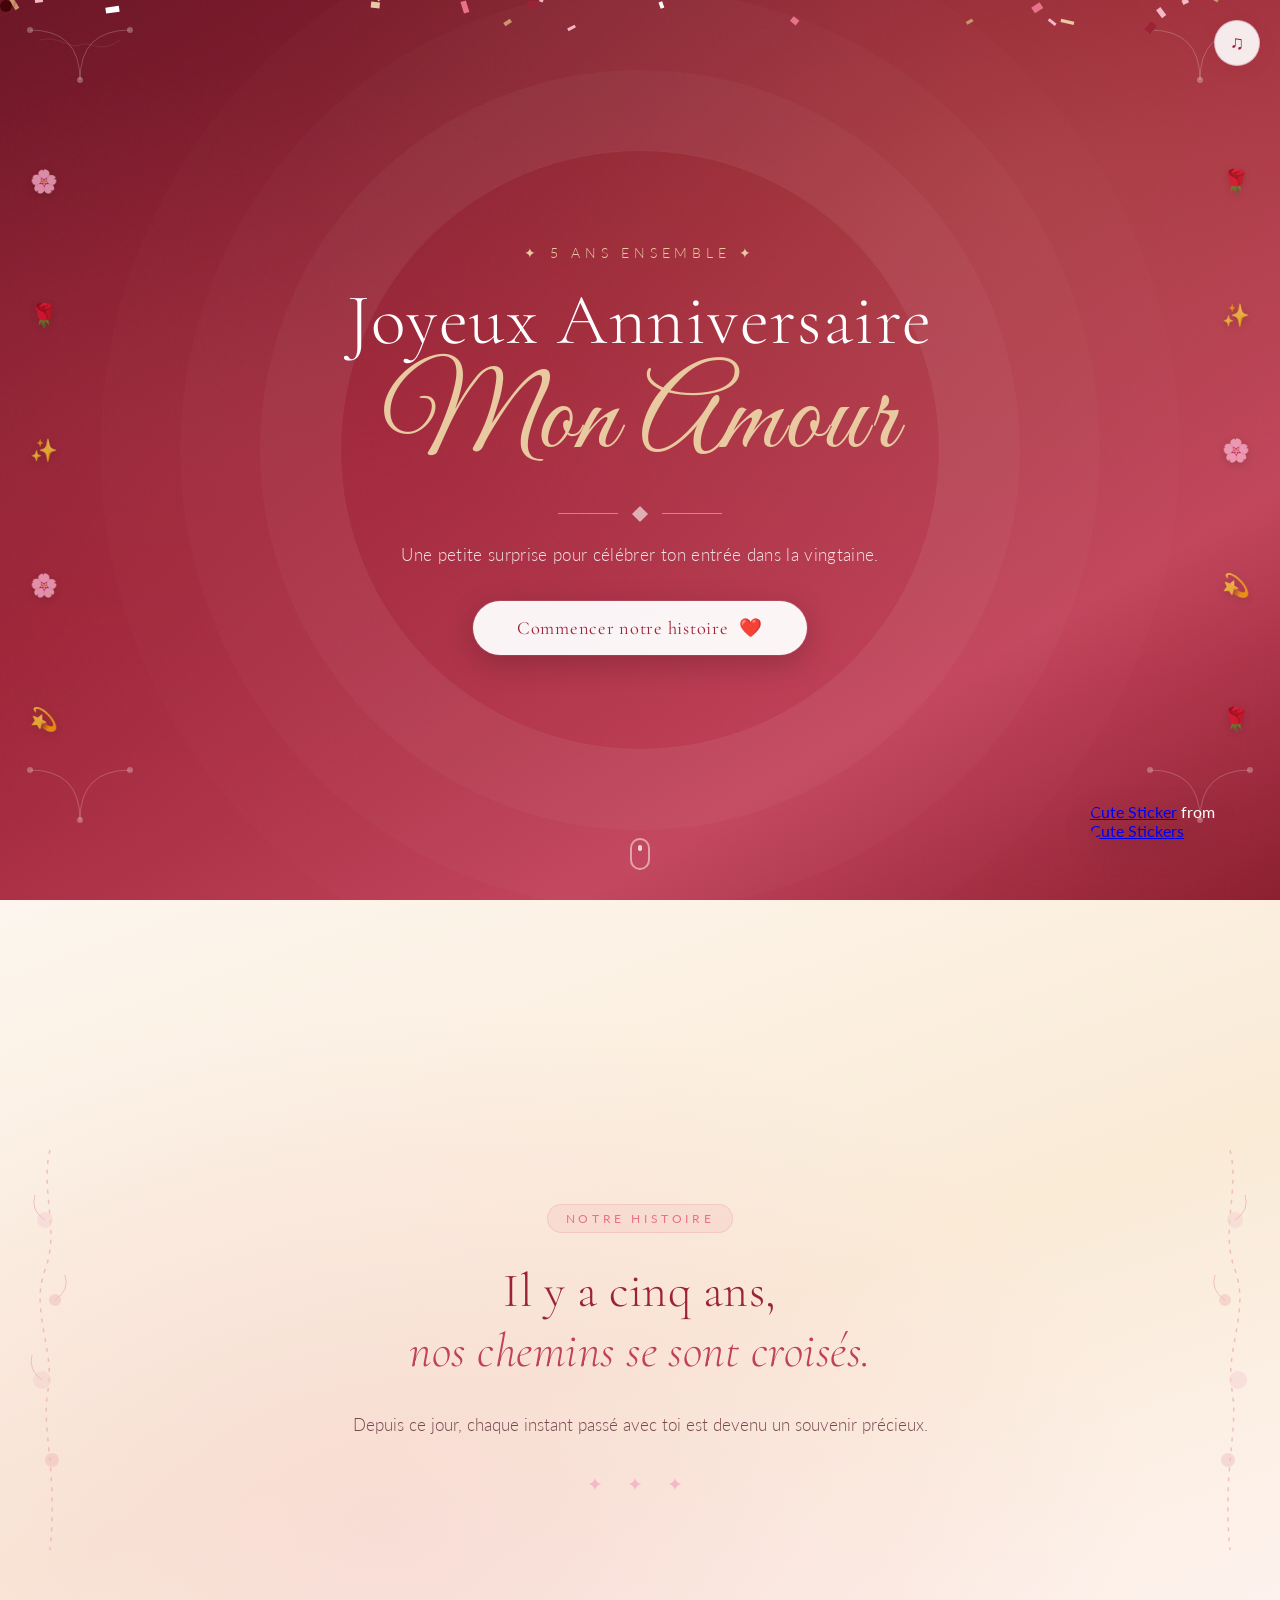
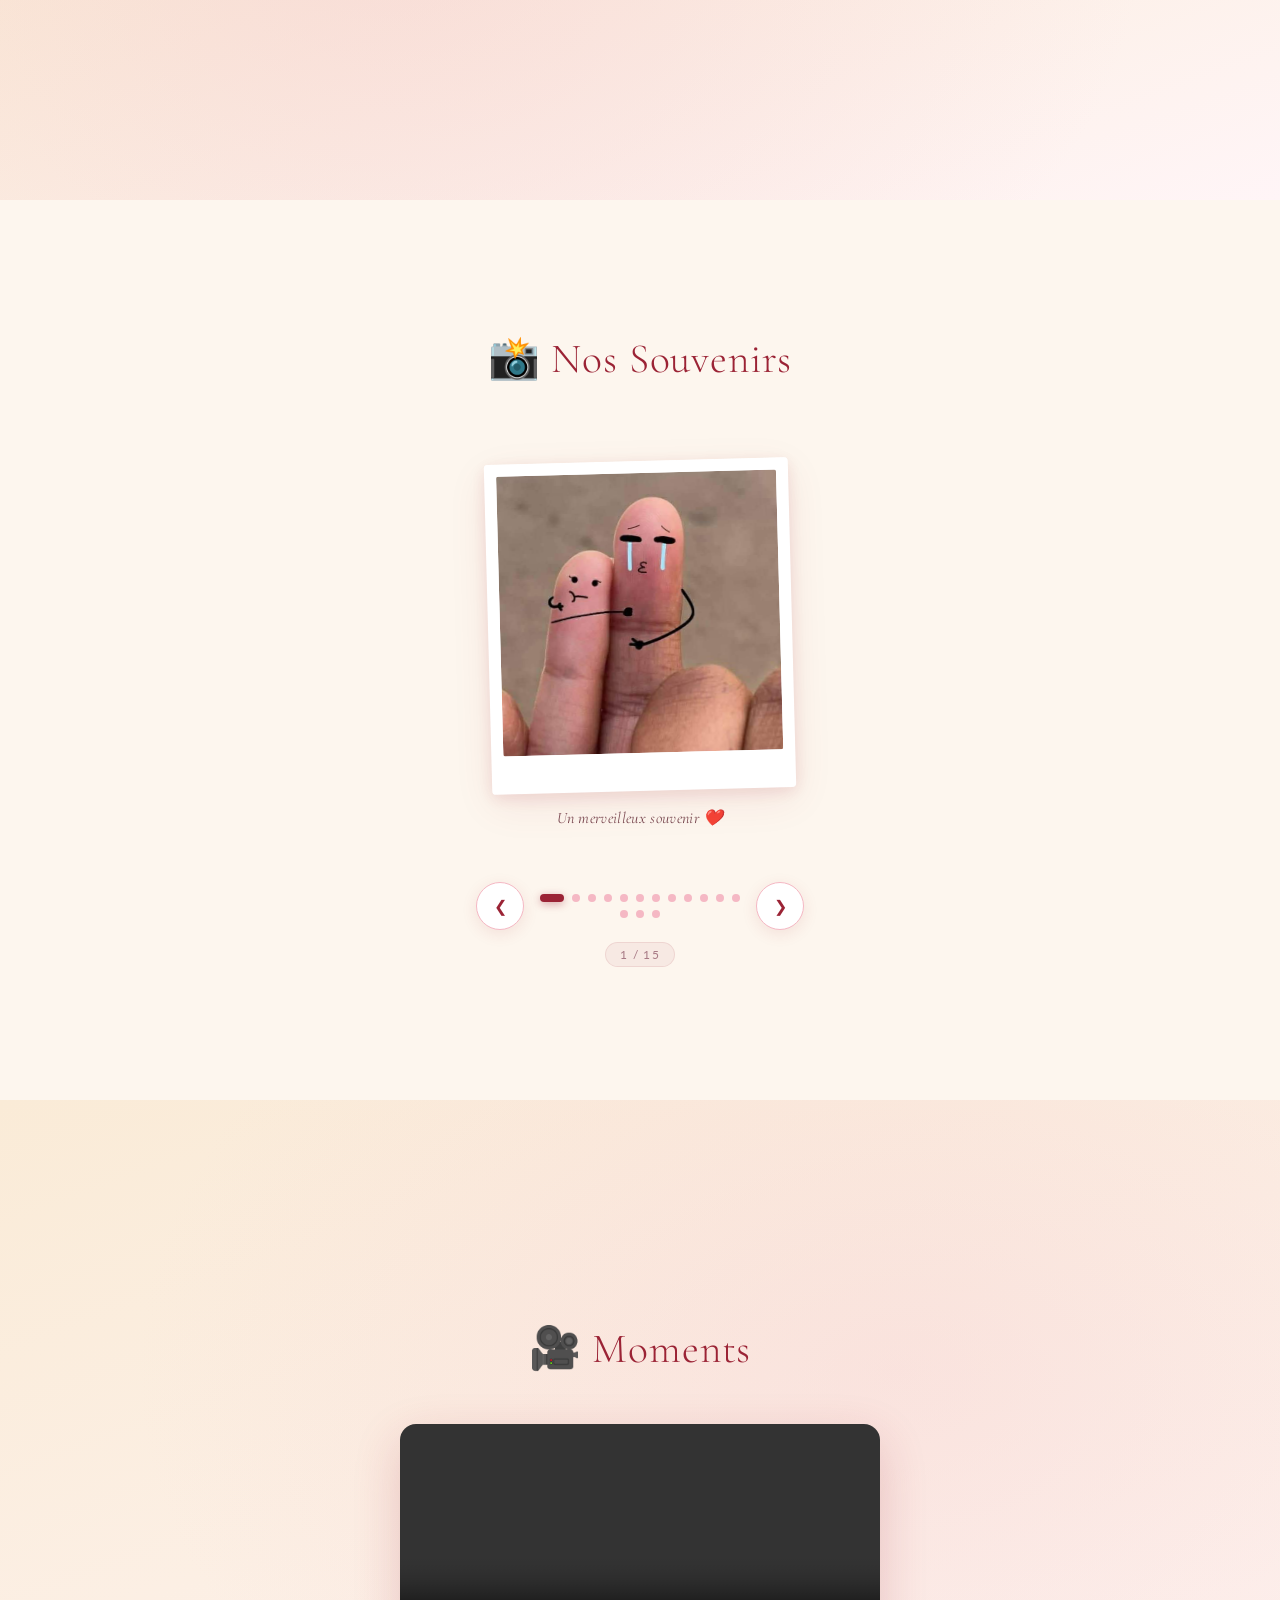
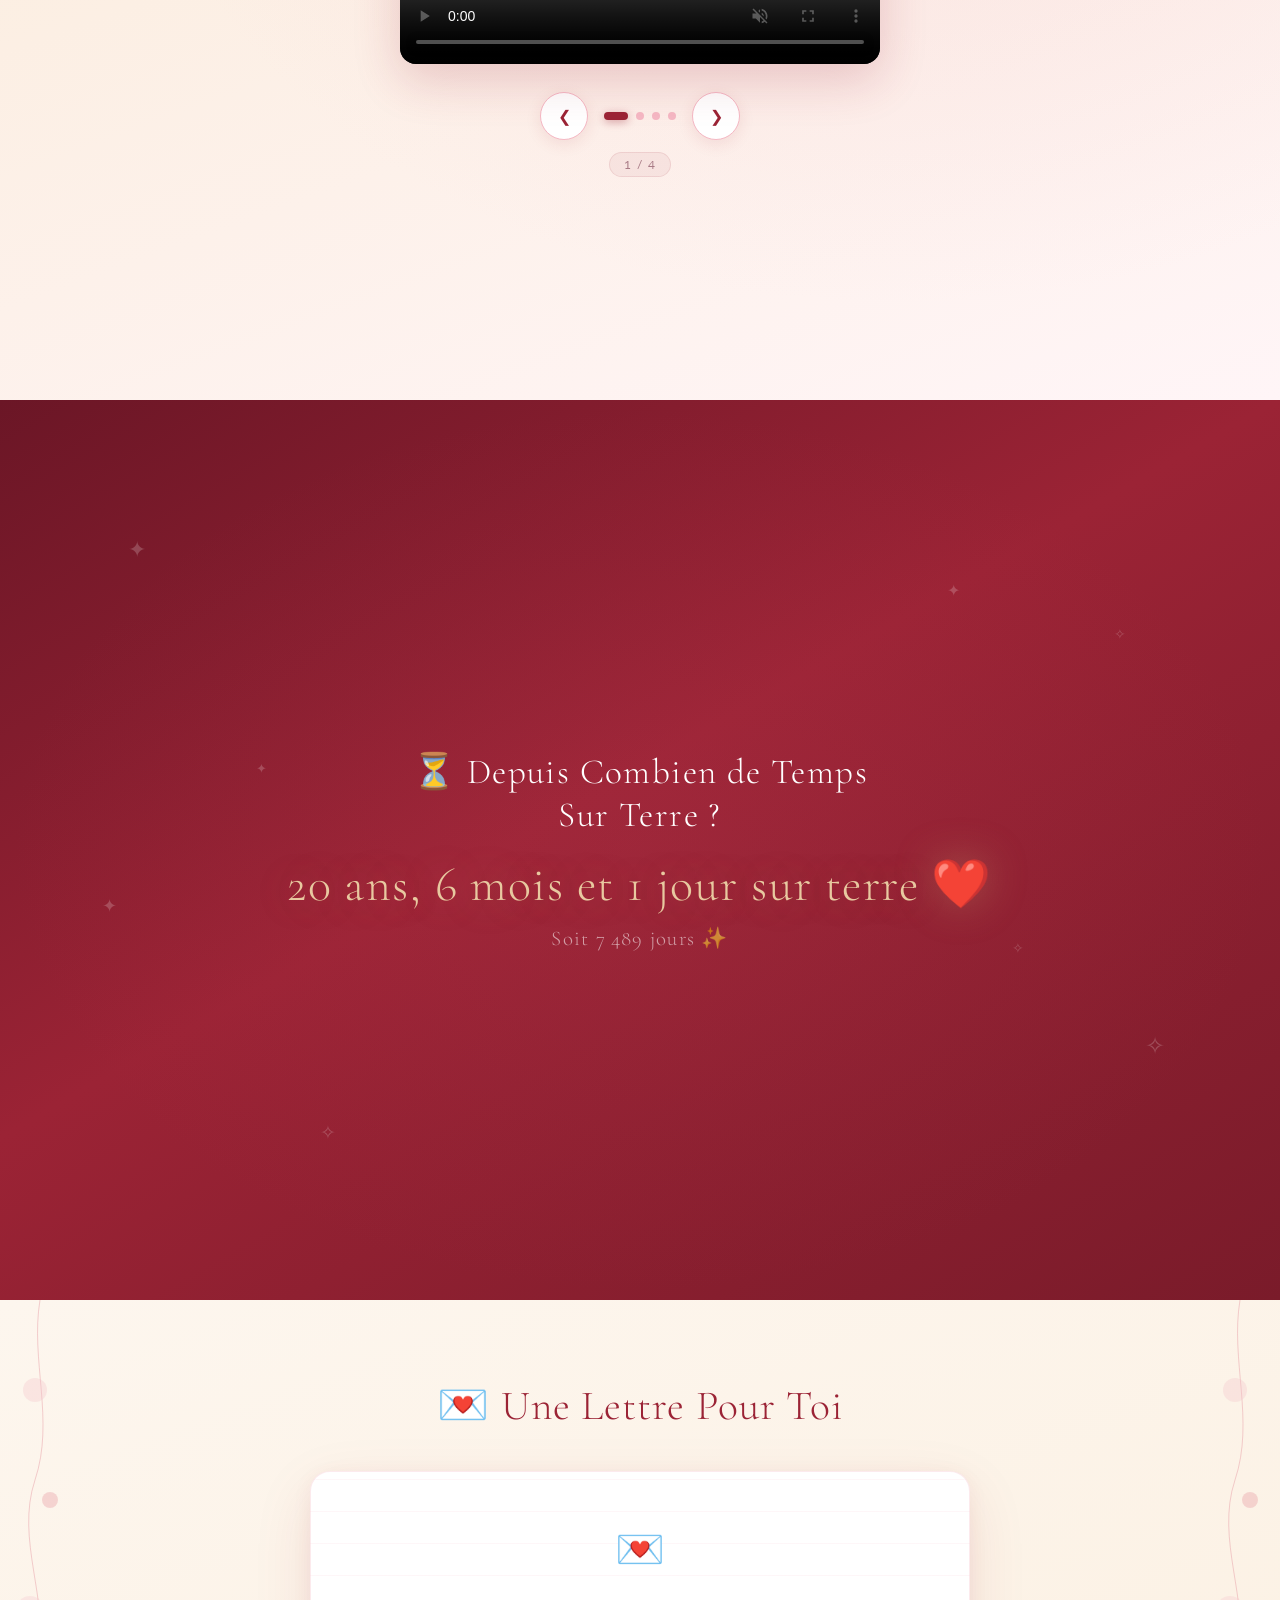
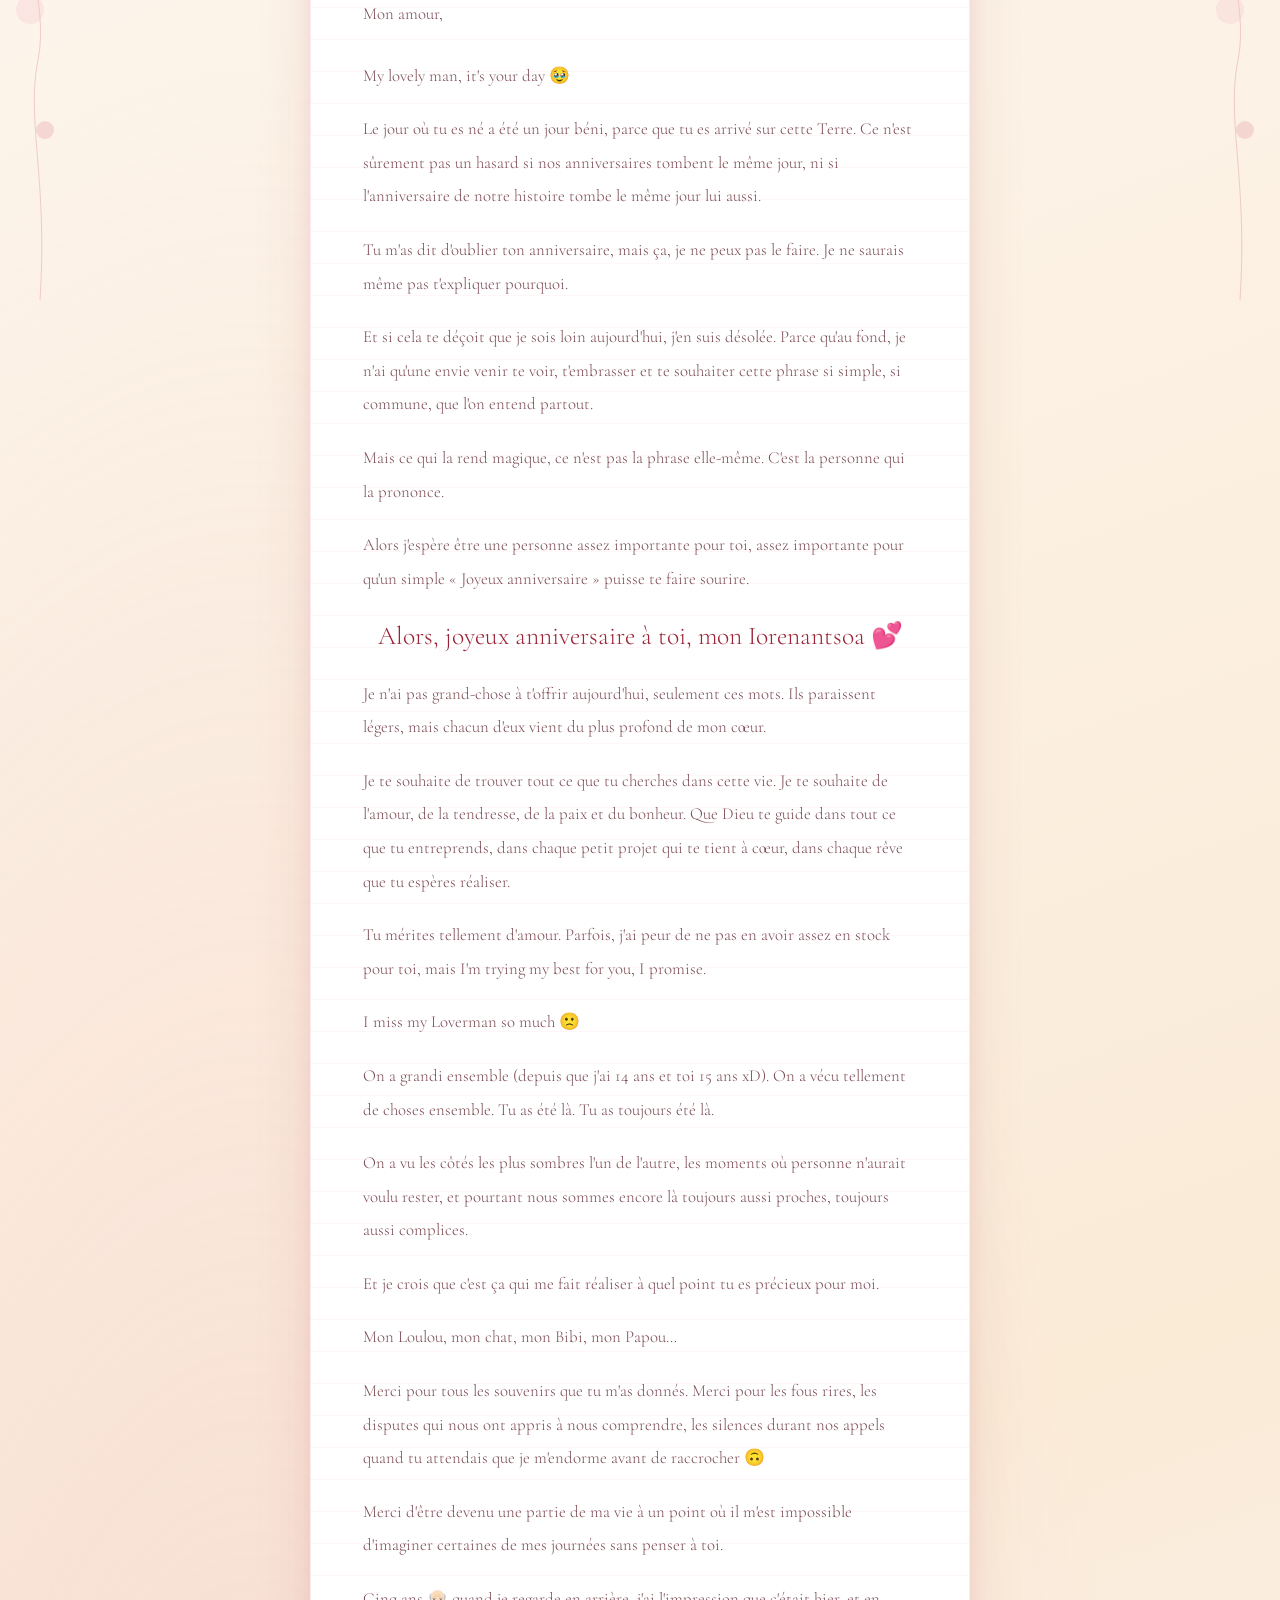
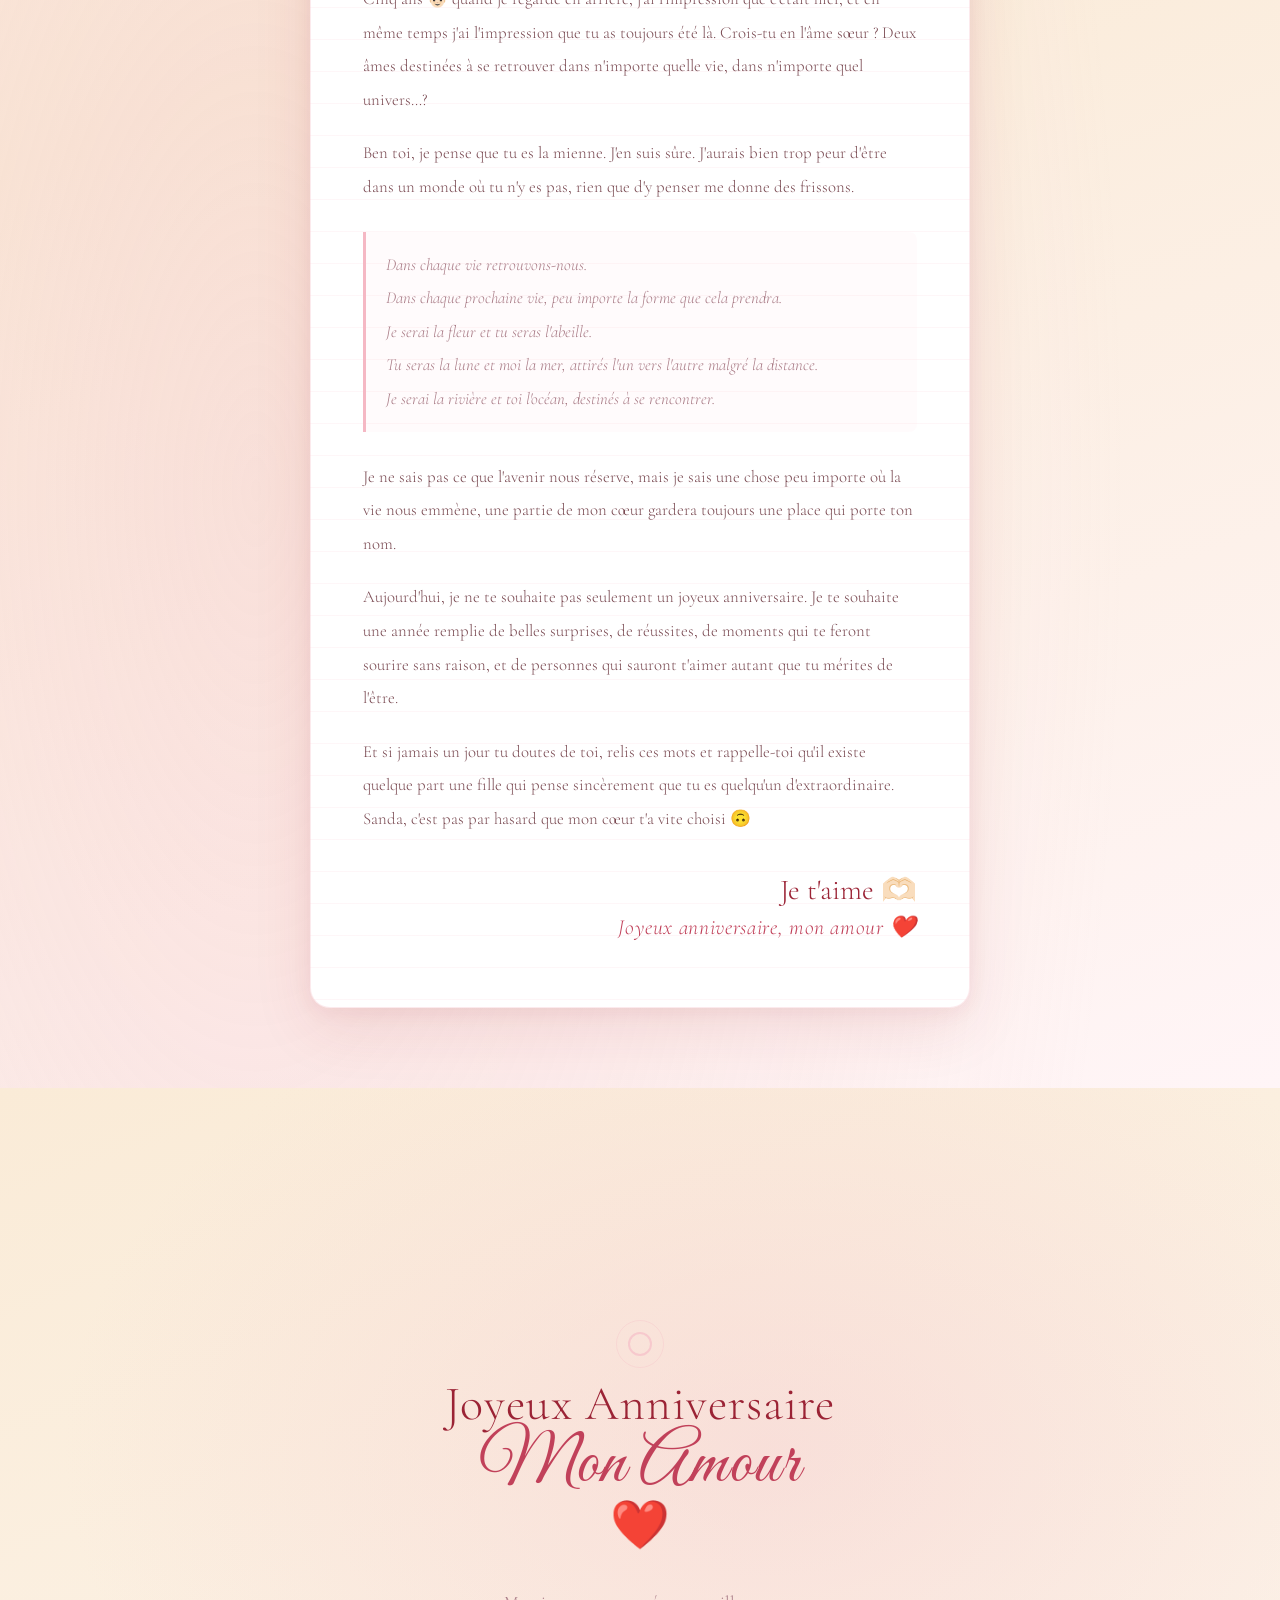
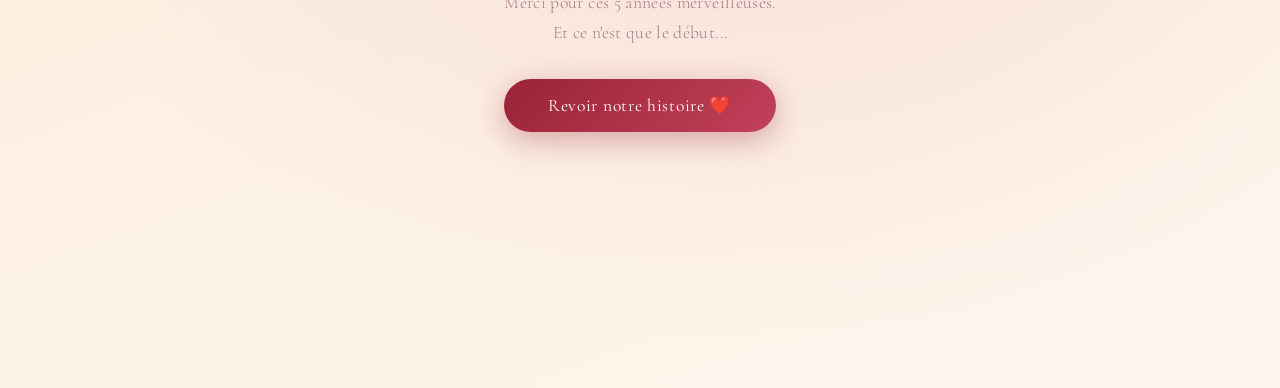
==== commit da4bd4a4: "1" ====
--- a/index.html
+++ b/index.html
@@ -3,7 +3,7 @@
 <head>
     <meta charset="UTF-8">
     <meta name="viewport" content="width=device-width, initial-scale=1.0">
-    <title>❤️ Nos 5 Ans ❤️</title>
+    <title>❤️ 5 Juin 2026 ❤️</title>
     <link rel="preconnect" href="https://fonts.googleapis.com">
     <link rel="preconnect" href="https://fonts.gstatic.com" crossorigin>
     <link href="https://fonts.googleapis.com/css2?family=Cormorant+Garamond:ital,wght@0,300;0,400;0,600;1,300;1,400&family=Lato:wght@300;400&family=Great+Vibes&display=swap" rel="stylesheet">
